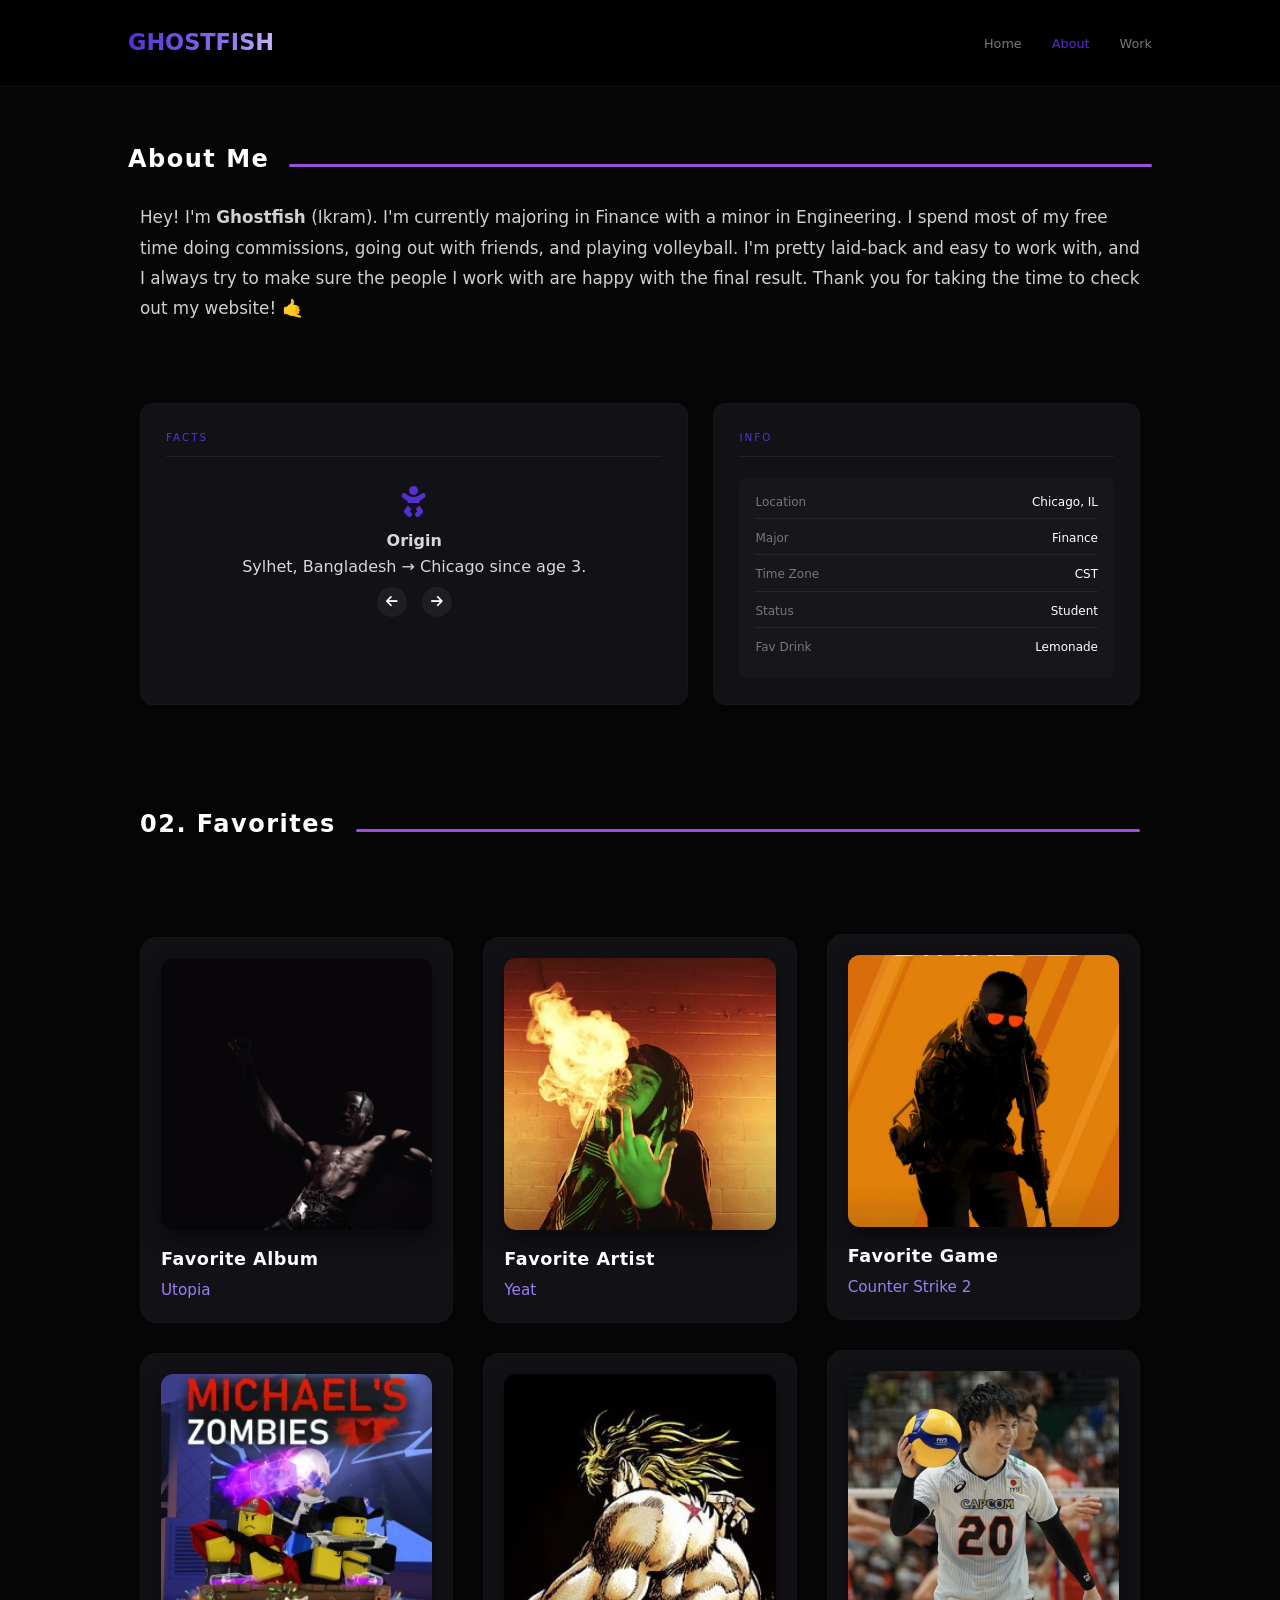
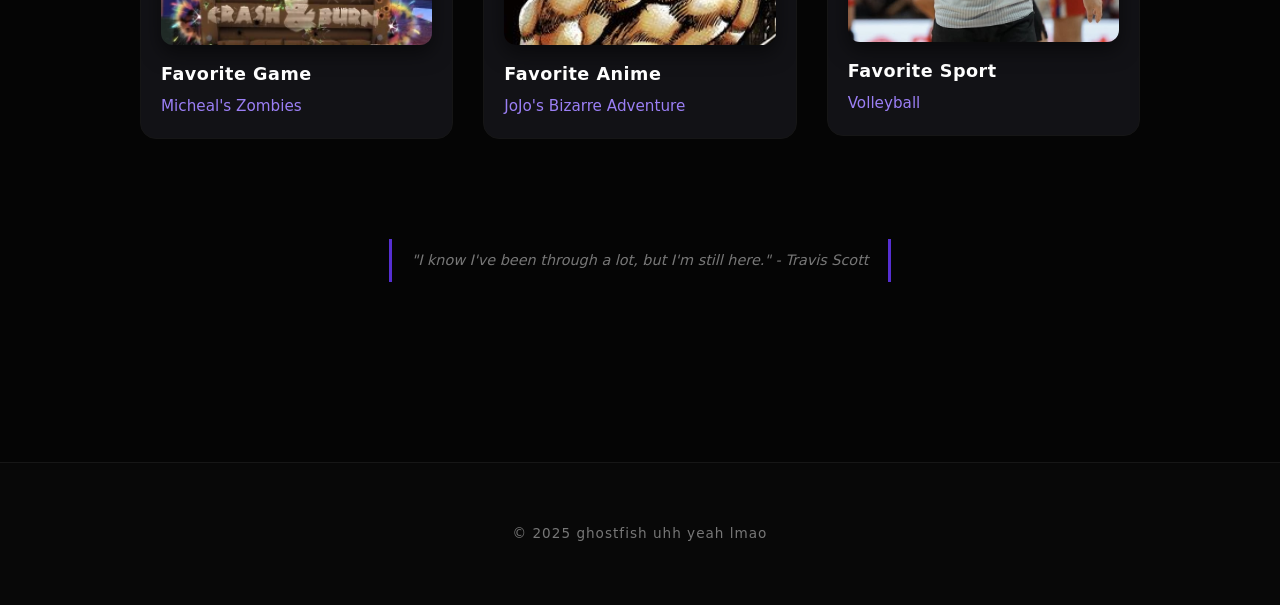
==== about.html @ b1d68505 "Fresh start" ====
<!DOCTYPE html>
<html lang="en">

<head>
    <meta charset="UTF-8">
    <meta name="viewport" content="width=device-width, initial-scale=1.0">
    <title>ghostfish - About Me</title>
    <meta name="description" content="Get to know ghostfish - Mechatronics student from Chicago">
    <meta name="keywords" content="ghostfish, about, mechatronics, mechanical engineering, Chicago">
    <meta name="author" content="Ikram (ghostfish)">

    <meta property="og:title" content="About ghostfish">
    <meta property="og:description" content="Get to know ghostfish - Mechatronics student from Chicago">
    <meta property="og:image" content="https://ghostfishh.github.io/avatar.jpg">
    <meta property="og:url" content="https://ghostfishh.github.io/about.html">
    <meta property="og:type" content="website">

    <meta name="twitter:card" content="summary_large_image">
    <meta name="twitter:title" content="About ghostfish">
    <meta name="twitter:description" content="Get to know ghostfish - Mechatronics student from Chicago">
    <meta name="twitter:image" content="https://ghostfishh.github.io/avatar.jpg">
    <meta name="twitter:site" content="@ghostfishhhh">

    <link rel="icon" type="image/png" sizes="16x16" href="assets/icons/favicon-16x16.png">
    <link rel="icon" type="image/png" sizes="32x32" href="assets/icons/favicon-32x32.png">
    <link rel="shortcut icon" href="assets/icons/favicon.ico">
    <link rel="apple-touch-icon" sizes="180x180" href="assets/icons/apple-touch-icon.png">
    <link rel="manifest" href="assets/icons/site.webmanifest">

    <meta name="theme-color" content="#ffffff">
    <link
        href="https://fonts.googleapis.com/css2?family=Space+Grotesk:wght@300;500;700&family=Syncopate:wght@700&display=swap"
        rel="stylesheet">
    <link rel="stylesheet"
        href="https://cdnjs.cloudflare.com/ajax/libs/font-awesome/6.5.1/css/all.min.css">

    <link rel="stylesheet" href="css/styles.css">
</head>

<body>
    <div class="loading-screen">
        <div class="loader-content">
            <span class="loader-text">GHOSTFISH</span>
            <div class="loader-bar"></div>
        </div>
    </div>
    <div class="progress-bar"></div>

    <header>
        <a href="index.html" class="logo grad-text" aria-label="Homepage">GHOSTFISH</a>
        <nav>
            <ul class="nav-links">
                <li><a href="index.html" class="nav-link" aria-label="Home">Home</a></li>
                <li><a href="about.html" class="nav-link active" aria-label="About Me">About</a></li>
                <li><a href="work.html" class="nav-link" aria-label="My Work">Work</a></li>
            </ul>
        </nav>
    </header>

    <main>
        <section id="about">
            <div class="section-header reveal">
                <h2 class="section-title">About Me</h2>
                <div class="line-decorator"></div>
            </div>

            <div class="about-main-layout">
                <div class="about-content">
                    <div class="bio-section reveal">
                        <p class="bio-intro">Hey! I'm <strong>Ghostfish</strong> (Ikram). I'm currently majoring in Finance with a minor in Engineering. I spend most of my free time doing commissions, going out with friends, and playing volleyball. I'm pretty laid-back and easy to work with, and I always try to make sure the people I work with are happy with the final result. Thank you for taking the time to check out my website! 🤙
</p>
                    </div>

                    <div class="about-boxes-grid">
                        <div class="data-card reveal">
                            <div class="card-header">Facts</div>
                            <div class="fact-slider">
                                <div class="fact-item active">
                                    <span class="fact-icon"><i class="fas fa-baby"></i></span>
                                    <h4>Origin</h4>
                                    <p>Sylhet, Bangladesh → Chicago since age 3.</p>
                                </div>

                                <div class="fact-item">
                                    <span class="fact-icon"><i class="fas fa-graduation-cap"></i></span>
                                    <h4>Graduation</h4>
                                    <p id="graduation-counter">--</p>
                                </div>
                            </div>

                            <div class="fact-controls">
                                <button id="prevFact" aria-label="Previous Fact"><i class="fas fa-arrow-left"></i></button>
                                <button id="nextFact" aria-label="Next Fact"><i class="fas fa-arrow-right"></i></button>
                            </div>
                        </div>

                        <div class="data-card reveal">
                            <div class="card-header">Info</div>
                            <div class="spec-list">
                                <div class="spec-item"><span>Location</span><span>Chicago, IL</span></div>
                                <div class="spec-item"><span>Major</span><span>Finance</span></div>
                                <div class="spec-item"><span>Time Zone</span><span>CST</span></div>
                                <div class="spec-item"><span>Status</span><span>Student</span></div>
                                <div class="spec-item"><span>Fav Drink</span><span>Lemonade</span></div>
                            </div>
                        </div>
                    </div>
                </div>

                <div class="section-header reveal" style="margin-top: 60px;">
                    <h2 class="section-title">02. Favorites</h2>
                    <div class="line-decorator"></div>
                </div>

                <div class="favorites-grid">
                    
                    <div class="fav-square-card reveal">
                        <div class="fav-square-image">
                            <img src="favorites/favAlbum.png" alt="favAlbum" loading="lazy">
                            <div class="fav-overlay">
                                <button class="fav-play-btn" data-audio="assets/audio/favAlbum.mp3">


                                    <i class="fas fa-play"></i>
                                </button>
                            </div>
                        </div>
                        <div class="fav-square-info">
                            <h3 class="fav-category">Favorite Album</h3>
                            <span class="fav-name">Utopia</span>
                        </div>
                    </div>

                    
                    <div class="fav-square-card reveal">
                        <div class="fav-square-image">
                            <img src="favorites/favArtist.jpg" alt="Yeat" loading="lazy">
                            <div class="fav-overlay">
                                <button class="fav-play-btn" data-audio="assets/audio/favArtist.mp3">
                                    <i class="fas fa-play"></i>
                                </button>
                            </div>
                        </div>
                        <div class="fav-square-info">
                            <h3 class="fav-category">Favorite Artist</h3>
                            <span class="fav-name">Yeat</span>
                        </div>
                    </div>

                    
                    <div class="fav-square-card reveal">
                        <div class="fav-square-image">
                            <img src="favorites/game-cs2.webp" alt="Counter Strike 2" loading="lazy">
                        </div>
                        <div class="fav-square-info">
                            <h3 class="fav-category">Favorite Game</h3>
                            <span class="fav-name">Counter Strike 2</span>
                        </div>
                    </div>

                    
                    <div class="fav-square-card reveal">
                        <div class="fav-square-image">
                            <img src="favorites/zombies.png" alt="Micheal's Zombies" loading="lazy">
                        </div>
                        <div class="fav-square-info">
                            <h3 class="fav-category">Favorite Game</h3>
                            <span class="fav-name">Micheal's Zombies</span>
                        </div>
                    </div>

                    
                    <div class="fav-square-card reveal">
                        <div class="fav-square-image">
                            <img src="favorites/favAnime.png" alt="JoJo's Bizarre Adventure" loading="lazy">
                            <div class="fav-overlay">
                                <button class="fav-play-btn" data-audio="assets/audio/favAnime.mp3">
                                    <i class="fas fa-play"></i>
                                </button>
                            </div>
                        </div>
                        <div class="fav-square-info">
                            <h3 class="fav-category">Favorite Anime</h3>
                            <span class="fav-name">JoJo's Bizarre Adventure</span>
                        </div>
                    </div>

                    
                    <div class="fav-square-card reveal">
                        <div class="fav-square-image">
                            <img src="favorites/favStreamer.png" alt="Stable Ronaldo" loading="lazy">
                        </div>
                        <div class="fav-square-info">
                            <h3 class="fav-category">Favorite Sport</h3>
                            <span class="fav-name">Volleyball</span>
                        </div>
                    </div>
                </div>

                <blockquote class="simple-quote reveal" style="margin-top: 60px;">
                    "I know I've been through a lot, but I'm still here." - Travis Scott
                </blockquote>
            </div>
        </section>

        <footer>
            <p>&copy; 2025 ghostfish uhh yeah lmao</p>
        </footer>
    </main>

    <script src="js/script.js"></script>
</body>

</html>
---- css/styles.css ----
:root {
    --black: #050505;
    --dark: #080808;
    --dark-card: #0d0d0d;
    --purple: #562fd2;
    --purple-light: #9b7ff5;
    --purple-dim: rgba(86, 47, 210, 0.18);
    --text: #d8d8d8;
    --text-bright: #ffffff;
    --muted: #777;
    --muted-dark: #333;
    --border-color: #1e1e1e;
    --border-subtle: #161616;
    --border-ghost: rgba(255, 255, 255, 0.06);
    --overlay-dark: rgba(0, 0, 0, 0.96);
    --overlay-medium: rgba(0, 0, 0, 0.88);
    --overlay-light: rgba(0, 0, 0, 0.45);
    --font-main: 'Space Grotesk', sans-serif;
    --font-title: 'Syncopate', sans-serif;
    --transition-fast: 0.2s;
    --transition-normal: 0.3s;
    --transition-slow: 0.4s;
}

* {
    margin: 0;
    padding: 0;
    box-sizing: border-box;
}

html {
    scroll-behavior: smooth;
}

body {
    background: var(--black);
    color: var(--text);
    font-family: var(--font-main);
    overflow-x: hidden;
    line-height: 1.6;
}

::-webkit-scrollbar {
    width: 5px;
}

::-webkit-scrollbar-track {
    background: var(--black);
}

::-webkit-scrollbar-thumb {
    background: var(--purple);
    border-radius: 4px;
}

a:focus,
button:focus,
.nav-link:focus,
.social-icon:focus,
.project-link:focus,
.fav-card:focus {
    outline: 2px solid var(--purple);
    outline-offset: 4px;
}

.loading-screen {
    position: fixed;
    inset: 0;
    background: var(--black);
    display: flex;
    align-items: center;
    justify-content: center;
    z-index: 9999;
    transition: opacity 0.5s ease;
}

.loader-content {
    text-align: center;
}

.loader-text {
    font-family: var(--font-title);
    font-size: 1.2rem;
    letter-spacing: 5px;
    color: var(--purple);
}

.loader-bar {
    height: 2px;
    width: 0;
    background: var(--purple);
    margin-top: 10px;
    animation: load 0.8s forwards;
}

@keyframes load {
    to {
        width: 100%;
    }
}

.progress-bar {
    position: fixed;
    top: 0;
    left: 0;
    height: 3px;
    background: var(--purple);
    z-index: 2000;
    width: 0%;
}

header {
    position: fixed;
    top: 0;
    width: 100%;
    padding: 25px 10%;
    display: flex;
    justify-content: space-between;
    align-items: center;
    background: var(--overlay-medium);
    backdrop-filter: blur(12px);
    z-index: 1000;
    border-bottom: 1px solid var(--border-ghost);
}

.logo.grad-text {
    font-family: var(--font-title);
    text-decoration: none;
    font-size: 1.4rem;
    background: linear-gradient(to right, var(--purple), #8a6ff0, var(--text-bright), var(--purple));
    background-size: 200% auto;
    color: transparent !important;
    background-clip: text;
    -webkit-background-clip: text;
    animation: shine 3s linear infinite;
    font-weight: 700;
}

@keyframes shine {
    to {
        background-position: 200% center;
    }
}

.nav-links {
    display: flex;
    list-style: none;
    gap: 30px;
}

.nav-link {
    color: var(--muted);
    text-decoration: none;
    font-size: 0.8rem;
    transition: color var(--transition-normal);
    position: relative;
    font-family: var(--font-title);
}

.nav-link:hover,
.nav-link.active {
    color: var(--purple);
}

section {
    padding: 140px 10%;
    min-height: 100vh;
}

.section-header {
    margin-bottom: 50px;
    display: flex;
    align-items: center;
    gap: 20px;
}

.section-title {
    font-family: var(--font-title);
    font-size: 1.1rem;
    color: var(--purple);
    letter-spacing: 2px;
}

.line-decorator {
    height: 1px;
    flex-grow: 1;
    background: linear-gradient(90deg, var(--purple), transparent);
}

.hero {
    display: flex;
    align-items: center;
    justify-content: space-between;
    gap: 40px;
    position: relative;
}

.glitch-text {
    font-family: var(--font-title);
    font-size: 3.5rem;
    line-height: 1.1;
    margin-bottom: 20px;
    color: var(--text-bright);
}

.hero-p {
    color: var(--muted);
    max-width: 500px;
    font-size: 1.1rem;
    margin-bottom: 30px;
}

.profile-img {
    width: 320px;
    border-radius: 20px;
    border: 1px solid var(--border-color);
    box-shadow: 0 0 30px var(--purple-dim);
    animation: profileBreathe 4s ease-in-out infinite;
    position: relative;
}

@keyframes profileBreathe {
    0%, 100% {
        box-shadow: 0 0 20px rgba(86, 47, 210, 0.2), 0 0 40px rgba(86, 47, 210, 0.1);
    }
    50% {
        box-shadow: 0 0 35px rgba(86, 47, 210, 0.4), 0 0 60px rgba(86, 47, 210, 0.2);
    }
}

.status-card {
    display: flex;
    gap: 40px;
    margin-top: 40px;
    border-top: 1px solid var(--border-subtle);
    padding-top: 20px;
}

.status-label {
    font-size: 0.6rem;
    color: var(--muted);
    display: block;
    margin-bottom: 5px;
    letter-spacing: 1px;
}

.status-value {
    font-weight: 700;
    color: var(--purple);
    font-size: 0.9rem;
    font-family: monospace;
}

.social-links {
    display: flex;
    gap: 25px;
}

.social-icon {
    color: white;
    font-size: 0.85rem;
    font-family: var(--font-title);
    font-weight: 700;
    text-decoration: none;
    transition: all var(--transition-normal);
    opacity: 0.9;
    background: var(--purple);
    padding: 12px 24px;
    display: flex;
    align-items: center;
    justify-content: center;
    gap: 12px;
    border-radius: 12px;
    border: 1px solid rgba(255, 255, 255, 0.1);
    box-shadow: 0 4px 15px rgba(0, 0, 0, 0.4);
    position: relative;
    letter-spacing: 1px;
}

.social-icon i {
    font-size: 1.4rem;
}

.social-icon:hover {
    color: var(--text-bright);
    background: #6e48e8;
    border-color: var(--purple-light);
    transform: translateY(-5px);
    opacity: 1;
    box-shadow: 0 10px 25px rgba(86, 47, 210, 0.65);
}

.social-icon::after {
    content: attr(data-tooltip);
    position: absolute;
    bottom: 125%;
    left: 50%;
    transform: translateX(-50%) translateY(10px);
    background: var(--dark-card);
    color: var(--text-bright);
    padding: 8px 12px;
    border-radius: 8px;
    font-size: 0.75rem;
    font-family: var(--font-main);
    font-weight: 500;
    white-space: nowrap;
    opacity: 0;
    pointer-events: none;
    transition: all var(--transition-fast);
    border: 1px solid var(--purple);
    box-shadow: 0 4px 15px rgba(0, 0, 0, 0.5);
    z-index: 10;
    letter-spacing: 0;
}

.social-icon:hover::after {
    opacity: 1;
    transform: translateX(-50%) translateY(0);
}

.about-main-layout {
    display: flex;
    flex-direction: column;
    gap: 40px;
    max-width: 1000px;
    margin: 0 auto;
}

.about-content {
    display: flex;
    flex-direction: column;
    gap: 40px;
}

.about-boxes-grid {
    display: grid;
    grid-template-columns: repeat(auto-fit, minmax(260px, 1fr));
    gap: 25px;
}

/* Make the right-side facts/info column feel smaller on larger screens */
@media (min-width: 900px) {
    .about-boxes-grid {
        grid-template-columns: 0.9fr 0.7fr;
        align-items: start;
    }
}

.warning-banner {
    background: var(--purple-dim);
    border-left: 3px solid var(--purple);
    padding: 12px 20px;
    color: var(--purple);
    font-weight: 700;
    font-size: 0.75rem;
    margin-bottom: 35px;
}

.bio-intro {
    font-size: 1.05rem;
    line-height: 1.8;
    color: #d0d0d0;
    margin-bottom: 40px;
}

.data-card {
    background: var(--dark-card);
    border: 1px solid var(--border-subtle);
    border-radius: 12px;
    padding: 25px;
    transition: all var(--transition-normal);
    display: flex;
    flex-direction: column;
    height: 100%;
}

.data-card:hover {
    border-color: var(--purple);
    transform: translateY(-5px);
    box-shadow: 0 10px 30px rgba(0, 0, 0, 0.5);
}

.card-header {
    font-family: var(--font-title);
    font-size: 0.65rem;
    color: var(--purple);
    letter-spacing: 2px;
    margin-bottom: 20px;
    padding-bottom: 10px;
    border-bottom: 1px solid var(--border-ghost);
    text-transform: uppercase;
}

.fact-item {
    display: none;
    text-align: center;
    height: 110px;
}

.fact-item.active {
    display: block;
    animation: fadeIn 0.5s ease;
}

.fact-icon {
    font-size: 2rem;
    color: var(--purple);
    margin-bottom: 15px;
}

.fact-controls {
    display: flex;
    justify-content: center;
    gap: 15px;
}

.fact-controls button {
    background: var(--border-ghost);
    border: none;
    color: var(--text-bright);
    width: 30px;
    height: 30px;
    border-radius: 50%;
    cursor: pointer;
    transition: all var(--transition-normal);
}

.fact-controls button:hover {
    background: var(--purple);
    transform: scale(1.1);
}

.favorites-grid {
    display: grid;
    grid-template-columns: repeat(auto-fit, minmax(280px, 1fr));
    gap: 30px;
    margin-top: 30px;
}

/* Favor a “bigger on the right” look on wider screens */
@media (min-width: 900px) {
    .favorites-grid {
        grid-template-columns: repeat(3, minmax(0, 1fr));
        justify-content: end;
    }

    .fav-square-card {
        transition: all var(--transition-normal);
    }

    /* Right-side cards: keep consistent sizing */
    .favorites-grid > .fav-square-card:nth-child(3n) {
        transform: translateY(-3px);
    }
}



/* Keep mobile unchanged */
@media (max-width: 899px) {
    .favorites-grid > .fav-square-card:nth-child(3n) {
        transform: none;
    }
}

.fav-square-card {
    background: var(--dark-card);
    border: 1px solid var(--border-subtle);
    border-radius: 16px;
    padding: 20px;
    transition: all var(--transition-normal);
    display: flex;
    flex-direction: column;
    gap: 15px;
    position: relative;
    overflow: hidden;
}

.fav-square-card:hover {
    border-color: var(--purple);
    transform: translateY(-5px);
    box-shadow: 0 10px 40px rgba(157, 78, 221, 0.15);
}

.fav-square-image {
    width: 100%;
    aspect-ratio: 1 / 1;
    position: relative;
    border-radius: 12px;
    overflow: hidden;
    box-shadow: 0 8px 20px rgba(0,0,0,0.5);
}

.fav-square-image img {
    width: 100%;
    height: 100%;
    object-fit: cover;
    transition: transform var(--transition-slow);
}

.fav-square-card:hover .fav-square-image img {
    transform: scale(1.08);
}

.fav-overlay {
    position: absolute;
    inset: 0;
    background: rgba(0, 0, 0, 0.5);
    display: flex;
    align-items: center;
    justify-content: center;
    opacity: 0;
    transition: opacity var(--transition-normal);
    backdrop-filter: blur(2px);
}

.fav-square-card:hover .fav-overlay {
    opacity: 1;
}

.fav-square-info {
    display: flex;
    flex-direction: column;
    gap: 5px;
}

.fav-category {
    font-family: var(--font-title);
    color: var(--text-bright);
    font-size: 1.1rem;
    letter-spacing: 0.5px;
}

.fav-name {
    color: var(--purple-light);
    font-size: 0.95rem;
    font-weight: 500;
}

.fav-play-btn {
    background: var(--purple);
    color: white;
    border: none;
    width: 60px;
    height: 60px;
    border-radius: 50%;
    font-size: 1.5rem;
    cursor: pointer;
    display: flex;
    align-items: center;
    justify-content: center;
    transition: transform var(--transition-fast), background var(--transition-fast), box-shadow var(--transition-fast);
    box-shadow: 0 0 20px rgba(86, 47, 210, 0.45);
}

.fav-play-btn:hover {
    transform: scale(1.15);
    background: #7855e8;
    box-shadow: 0 0 30px rgba(86, 47, 210, 0.7);
}

.spec-list {
    background: rgba(255, 255, 255, 0.02);
    padding: 15px;
    border-radius: 8px;
    border: 1px solid var(--border-subtle);
    margin-top: auto;
}

.spec-item {
    display: flex;
    justify-content: space-between;
    font-size: 0.75rem;
    margin-bottom: 10px;
    border-bottom: 1px solid var(--border-ghost);
    padding-bottom: 6px;
}

.spec-item:last-child {
    margin-bottom: 0;
    border-bottom: none;
}

.spec-item span:first-child {
    color: var(--muted);
}

.spec-item span:last-child {
    color: var(--text-bright);
}

.simple-quote {
    font-style: italic;
    font-size: 0.9rem;
    color: var(--muted);
    border-left: 3px solid var(--purple);
    padding: 10px 20px;
    margin-top: 20px;
    max-width: 600px;
    align-self: center;
    text-align: center;
    border-right: 3px solid var(--purple);
}


.project-grid {
    display: grid;
    grid-template-columns: repeat(auto-fill, minmax(340px, 1fr));
    gap: 28px;
}

.project-card {
    background: var(--dark-card);
    border-radius: 16px;
    border: 1px solid var(--border-subtle);
    overflow: hidden;
    transition: all 0.45s cubic-bezier(0.22, 1, 0.36, 1);
    position: relative;
    cursor: pointer;
    display: flex;
    flex-direction: column;
}

.project-card::before {
    content: '';
    position: absolute;
    inset: 0;
    border-radius: 16px;
    background: linear-gradient(135deg, rgba(86, 47, 210, 0.08) 0%, transparent 60%);
    opacity: 0;
    transition: opacity var(--transition-normal);
    pointer-events: none;
    z-index: 1;
}

.project-card:hover {
    border-color: rgba(86, 47, 210, 0.6);
    transform: translateY(-8px);
    box-shadow: 0 24px 60px rgba(0, 0, 0, 0.5), 0 0 0 1px rgba(86, 47, 210, 0.2);
}

.project-card:hover::before {
    opacity: 1;
}

.project-thumbnail {
    position: relative;
    width: 100%;
    aspect-ratio: 16/9;
    overflow: hidden;
    background: #000;
    flex-shrink: 0;
}

.project-thumbnail img {
    width: 100%;
    height: 100%;
    object-fit: cover;
    filter: brightness(0.65) saturate(0.9);
    transition: all 0.6s cubic-bezier(0.22, 1, 0.36, 1);
}

.project-card:hover .project-thumbnail img {
    transform: scale(1.07);
    filter: brightness(0.85) saturate(1.1);
}


.project-thumbnail::after {
    content: '';
    position: absolute;
    bottom: 0;
    left: 0;
    right: 0;
    height: 60%;
    background: linear-gradient(to top, rgba(13, 13, 13, 0.95) 0%, transparent 100%);
    pointer-events: none;
    z-index: 1;
}

.project-overlay {
    position: absolute;
    top: 14px;
    right: 14px;
    z-index: 3;
}

.project-number {
    font-family: var(--font-title);
    font-size: 0.7rem;
    color: var(--purple-light);
    background: rgba(0, 0, 0, 0.75);
    padding: 5px 10px;
    border-radius: 6px;
    border: 1px solid rgba(86, 47, 210, 0.4);
    letter-spacing: 2px;
    backdrop-filter: blur(8px);
}


.project-tags {
    position: absolute;
    bottom: 14px;
    left: 14px;
    z-index: 3;
    display: flex;
    gap: 6px;
    flex-wrap: wrap;
}

.project-tag {
    font-family: var(--font-main);
    font-size: 0.65rem;
    color: rgba(255, 255, 255, 0.75);
    background: rgba(86, 47, 210, 0.3);
    border: 1px solid rgba(86, 47, 210, 0.5);
    padding: 3px 9px;
    border-radius: 4px;
    letter-spacing: 0.5px;
    backdrop-filter: blur(6px);
}

.project-content {
    padding: 22px 24px 24px;
    display: flex;
    flex-direction: column;
    flex: 1;
    position: relative;
    z-index: 2;
}

.project-content h3 {
    font-size: 1.15rem;
    margin-bottom: 8px;
    color: var(--text-bright);
    font-family: var(--font-title);
    letter-spacing: 0.5px;
    line-height: 1.3;
}

.project-content p {
    color: var(--muted);
    font-size: 0.875rem;
    margin-bottom: 20px;
    line-height: 1.65;
    flex: 1;
}

.open-modal-btn {
    padding: 11px 20px;
    background: transparent;
    color: var(--purple-light);
    border: 1px solid rgba(86, 47, 210, 0.5);
    border-radius: 8px;
    font-weight: 700;
    font-size: 0.75rem;
    cursor: pointer;
    transition: all 0.25s ease;
    font-family: var(--font-title);
    text-transform: uppercase;
    letter-spacing: 1.5px;
    width: 100%;
    position: relative;
    overflow: hidden;
}

.open-modal-btn::before {
    content: '';
    position: absolute;
    inset: 0;
    background: var(--purple);
    transform: translateX(-100%);
    transition: transform 0.3s cubic-bezier(0.22, 1, 0.36, 1);
    z-index: 0;
}

.open-modal-btn span {
    position: relative;
    z-index: 1;
}

.open-modal-btn:hover {
    color: white;
    border-color: var(--purple);
    box-shadow: 0 4px 20px rgba(86, 47, 210, 0.4);
}

.open-modal-btn:hover::before {
    transform: translateX(0);
}


.category-tabs {
    display: flex;
    justify-content: center;
    gap: 8px;
    margin-bottom: 44px;
    flex-wrap: wrap;
    padding: 6px;
    background: rgba(255, 255, 255, 0.025);
    border: 1px solid var(--border-ghost);
    border-radius: 40px;
    width: fit-content;
    margin-inline: auto;
}

.category-tab {
    background: transparent;
    border: none;
    color: var(--muted);
    padding: 9px 22px;
    border-radius: 30px;
    cursor: pointer;
    font-family: var(--font-title);
    font-size: 0.75rem;
    letter-spacing: 1px;
    transition: all 0.25s ease;
}

.category-tab:hover {
    color: var(--text-bright);
}

.category-tab.active {
    background: var(--purple);
    color: white;
    box-shadow: 0 2px 12px rgba(86, 47, 210, 0.5);
}

.category-content {
    display: none;
}

.category-content.active {
    display: block;
    animation: fadeIn 0.5s ease;
}

.modal {
    position: fixed;
    inset: 0;
    z-index: 9999;
    display: none;
    align-items: center;
    justify-content: center;
}

.modal.show {
    display: flex;
    animation: modalFadeIn 0.25s ease;
}

@keyframes modalFadeIn {
    from { opacity: 0; }
    to   { opacity: 1; }
}

.modal-backdrop {
    position: absolute;
    inset: 0;
    background: rgba(0, 0, 0, 0.92);
    backdrop-filter: blur(16px);
}

.modal-content {
    position: relative;
    width: 90vw;
    max-width: 1100px;
    max-height: 88vh;
    background: var(--dark-card);
    border-radius: 20px;
    overflow: hidden;
    z-index: 10000;
    border: 1px solid rgba(86, 47, 210, 0.25);
    box-shadow: 0 40px 100px rgba(0, 0, 0, 0.7), 0 0 0 1px rgba(255, 255, 255, 0.04);
    animation: modalSlideUp 0.3s cubic-bezier(0.22, 1, 0.36, 1);
}

@keyframes modalSlideUp {
    from { transform: translateY(24px) scale(0.97); opacity: 0; }
    to   { transform: translateY(0) scale(1); opacity: 1; }
}

.modal-close {
    position: absolute;
    top: 18px;
    right: 18px;
    width: 36px;
    height: 36px;
    border-radius: 50%;
    background: rgba(255, 255, 255, 0.07);
    color: var(--muted);
    border: 1px solid var(--border-ghost);
    cursor: pointer;
    display: flex;
    align-items: center;
    justify-content: center;
    z-index: 10001;
    transition: all var(--transition-fast);
    font-size: 1rem;
}

.modal-close:hover {
    background: rgba(255, 255, 255, 0.14);
    color: var(--text-bright);
    border-color: rgba(255, 255, 255, 0.15);
    transform: rotate(90deg);
}

.modal-body {
    display: grid;
    grid-template-columns: 1.1fr 1fr;
    gap: 0;
    height: 100%;
    max-height: 88vh;
    overflow: hidden;
}

.modal-media {
    background: #000;
    overflow: hidden;
    position: relative;
}

.modal-media img,
.modal-media iframe {
    width: 100%;
    height: 100%;
    object-fit: cover;
    border-radius: 0;
    border: none;
    display: block;
}

.modal-right {
    display: flex;
    flex-direction: column;
    gap: 18px;
    padding: 40px 36px;
    overflow-y: auto;
    border-left: 1px solid var(--border-subtle);
}


.modal-right::before {
    content: '';
    display: block;
    width: 40px;
    height: 2px;
    background: var(--purple);
    border-radius: 2px;
    flex-shrink: 0;
}

.modal-title {
    font-family: var(--font-title);
    font-size: 1.6rem;
    color: var(--text-bright);
    letter-spacing: 0.5px;
    line-height: 1.2;
}

.modal-description {
    font-size: 0.95rem;
    line-height: 1.75;
    color: rgba(216, 216, 216, 0.85);
}

.modal-links {
    display: flex;
    flex-direction: column;
    gap: 10px;
    margin-top: auto;
}

.modal-link {
    display: flex;
    align-items: center;
    gap: 10px;
    padding: 13px 18px;
    background: rgba(86, 47, 210, 0.08);
    border: 1px solid rgba(86, 47, 210, 0.35);
    color: var(--purple-light);
    text-decoration: none;
    border-radius: 10px;
    font-weight: 600;
    font-size: 0.85rem;
    transition: all 0.22s ease;
}

.modal-link:hover {
    background: var(--purple);
    color: white;
    border-color: var(--purple);
    box-shadow: 0 4px 20px rgba(86, 47, 210, 0.4);
    transform: translateX(4px);
}

.travis-video {
    width: 100%;
    max-width: 600px;
    border-radius: 8px;
    border: 1px solid var(--border-subtle);
    margin-top: 20px;
}

@media (max-width: 1024px) {
    header {
        padding: 20px 5%;
    }

    .about-main-layout {
        grid-template-columns: 1fr;
        gap: 40px;
    }

    .hero {
        flex-direction: column-reverse;
        text-align: center;
    }

    .hero-p {
        margin: 0 auto 30px;
    }
}

@media (max-width: 768px) {
    section {
        padding: 100px 5%;
    }

    .glitch-text {
        font-size: 2.5rem;
    }

    .nav-links {
        display: none;
    }

    .modal-body {
        grid-template-columns: 1fr;
        max-height: 90vh;
    }

    .modal-media {
        height: 220px;
    }

    .modal-right {
        padding: 24px;
    }

    .modal-content {
        width: 95vw;
        max-height: 90vh;
        border-radius: 16px;
    }

    .project-grid {
        grid-template-columns: 1fr;
    }

    .category-tabs {
        padding: 4px;
        gap: 4px;
    }
}

@media (max-width: 480px) {
    .fav-grid {
        grid-template-columns: repeat(2, 1fr);
    }

    .category-tab {
        padding: 8px 15px;
        font-size: 0.7rem;
    }

    .modal-title {
        font-size: 1.5rem;
    }
}

@keyframes fadeIn {
    from {
        opacity: 0;
    }

    to {
        opacity: 1;
    }
}

.reveal {
    opacity: 0;
    transform: translateY(20px);
    transition: 0.6s ease-out;
}

.reveal.active {
    opacity: 1;
    transform: translateY(0);
}

footer {
    padding: 60px 10%;
    border-top: 1px solid var(--border-ghost);
    text-align: center;
    background: var(--dark);
    margin-top: 40px;
}

footer p {
    color: var(--muted);
    font-size: 0.85rem;
    font-family: var(--font-title);
    letter-spacing: 1px;
}


.pg-card .pg-arrow {
    display: none !important;
}


:root {
    --font-main: 'Inter', system-ui, sans-serif;
    --font-title: 'Montserrat', system-ui, sans-serif;
    --dark-card: #121216;
    --purple-accent: #9d4edd;
}

.payment-intro-grid {
    display: grid;
    grid-template-columns: 1.15fr 1fr;
    gap: 28px;
    align-items: start;
    margin: 0 auto 64px auto;
    max-width: 1180px;
}

.payment-intro-left {
    border: 1px solid rgba(255, 255, 255, 0.07);
    border-radius: 20px;
    background: rgba(255, 255, 255, 0.025);
    padding: 36px;
    backdrop-filter: blur(16px);
    -webkit-backdrop-filter: blur(16px);
    box-shadow: 0 12px 40px rgba(0, 0, 0, 0.25);
    position: relative;
    overflow: hidden;
}


.payment-intro-left::before {
    content: '';
    position: absolute;
    top: 0;
    left: 0;
    width: 120px;
    height: 120px;
    background: radial-gradient(circle at top left, rgba(86, 47, 210, 0.12), transparent 70%);
    pointer-events: none;
}

.section-header {
    margin-bottom: 24px;
}

.section-title {
    margin: 0;
    font-family: var(--font-title);
    color: #ffffff;
    letter-spacing: 1.5px;
    font-size: 1.5rem;
}

.line-decorator {
    height: 3px;
    width: 40px;
    background: var(--purple-accent);
    margin-top: 12px;
    border-radius: 2px;
}

.payment-intro-text {
    font-family: var(--font-main);
    color: rgba(255, 255, 255, 0.72);
    line-height: 1.75;
    font-size: 1rem;
    margin: 0 0 20px 0;
}

.payment-intro-subtext {
    color: rgba(200, 182, 255, 0.95);
    font-size: 0.875rem;
    font-family: var(--font-main);
    background: rgba(157, 78, 221, 0.1);
    padding: 13px 17px;
    border-radius: 10px;
    border-left: 3px solid var(--purple-accent);
    display: inline-block;
    line-height: 1.6;
}

.payment-card {
    border-radius: 20px;
    border: 1px solid rgba(200, 182, 255, 0.15);
    background:
        linear-gradient(145deg, rgba(86, 47, 210, 0.1) 0%, rgba(255, 255, 255, 0.02) 55%),
        var(--dark-card);
    box-shadow: 0 20px 60px rgba(0, 0, 0, 0.45), 0 0 0 1px rgba(255,255,255,0.04);
    padding: 26px;
    display: flex;
    flex-direction: column;
    gap: 14px;
    position: relative;
    overflow: hidden;
}

.payment-card::after {
    content: '';
    position: absolute;
    bottom: -40px;
    right: -40px;
    width: 130px;
    height: 130px;
    border-radius: 50%;
    background: rgba(86, 47, 210, 0.06);
    pointer-events: none;
}

.payment-card-header {
    display: flex;
    align-items: center;
    justify-content: space-between;
    margin-bottom: 4px;
}

.payment-card-title {
    font-family: var(--font-title);
    color: #ffffff;
    letter-spacing: 1.5px;
    text-transform: uppercase;
    font-size: 0.9rem;
    font-weight: 600;
}

.payment-card-badge {
    font-family: var(--font-main);
    color: #c8b6ff;
    font-size: 0.72rem;
    font-weight: 600;
    border: 1px solid rgba(157, 78, 221, 0.45);
    background: rgba(157, 78, 221, 0.12);
    padding: 5px 11px;
    border-radius: 20px;
    display: flex;
    align-items: center;
    gap: 5px;
}

.payment-row {
    display: grid;
    grid-template-columns: 46px 1fr;
    gap: 14px;
    padding: 13px;
    border-radius: 12px;
    border: 1px solid rgba(255, 255, 255, 0.04);
    background: rgba(255, 255, 255, 0.025);
    transition: all 0.22s ease;
}

.payment-row:hover {
    background: rgba(86, 47, 210, 0.08);
    border-color: rgba(86, 47, 210, 0.25);
    transform: translateY(-2px);
    box-shadow: 0 6px 20px rgba(0, 0, 0, 0.2);
}

.payment-icon {
    width: 48px;
    height: 48px;
    display: flex;
    align-items: center;
    justify-content: center;
}

.payment-icon img {
    width: 28px;
    height: 28px;
    object-fit: contain;
    filter: drop-shadow(0 2px 4px rgba(255, 255, 255, 0.15));
}

.payment-icon-circle {
    background: rgba(157, 78, 221, 0.15);
    border: 1px solid rgba(157, 78, 221, 0.4);
    border-radius: 12px;
    color: #ffffff;
    font-size: 1.2rem;
}

.payment-text-content {
    display: flex;
    flex-direction: column;
    justify-content: center;
    gap: 4px;
}

.payment-method {
    font-family: var(--font-title);
    color: #ffffff;
    font-size: 1rem;
    font-weight: 500;
    display: flex;
    align-items: center;
}

.payment-meta {
    color: rgba(255, 255, 255, 0.55);
    font-size: 0.85rem;
    font-family: var(--font-main);
}

.payment-tooltip-wrap {
    position: relative;
    display: inline-flex;
    align-items: center;
    margin-left: 8px;
}

.payment-info {
    color: #c8b6ff;
    cursor: help;
    font-size: 0.9rem;
    transition: color 0.2s ease;
}

.payment-info:hover {
    color: #ffffff;
}

.payment-tooltip {
    position: absolute;
    left: 50%;
    bottom: 150%;
    transform: translateX(-50%) translateY(10px);
    width: 240px;
    background: var(--dark-card);
    border: 1px solid rgba(157, 78, 221, 0.6);
    color: #ffffff;
    padding: 12px;
    border-radius: 8px;
    box-shadow: 0 10px 30px rgba(0, 0, 0, 0.5);
    opacity: 0;
    visibility: hidden;
    transition: all 0.2s ease;
    font-family: var(--font-main);
    font-size: 0.8rem;
    line-height: 1.5;
    z-index: 10;
    text-align: center;
}

.payment-tooltip::after {
    content: '';
    position: absolute;
    top: 100%;
    left: 50%;
    margin-left: -6px;
    border-width: 6px;
    border-style: solid;
    border-color: rgba(157, 78, 221, 0.6) transparent transparent transparent;
}

.payment-tooltip-wrap:hover .payment-tooltip {
    opacity: 1;
    visibility: visible;
    transform: translateX(-50%) translateY(0);
}

.payment-card-footer {
    margin-top: 8px;
    padding-top: 16px;
    border-top: 1px solid rgba(255, 255, 255, 0.08);
    text-align: center;
}

.payment-card-footer-text {
    color: rgba(200, 182, 255, 0.85);
    font-family: var(--font-main);
    font-size: 0.85rem;
    line-height: 1.5;
    display: block;
}

@media (max-width: 900px) {
    .payment-intro-grid {
        grid-template-columns: 1fr;
        gap: 24px;
    }

    .payment-intro-left,
    .payment-card {
        padding: 24px;
    }
}

.terminal-shell {
    background: #0d0d0f;
    border: 1px solid var(--border-subtle);
    border-radius: 12px;
    margin-bottom: 60px;
    overflow: hidden;
    box-shadow: 0 20px 40px rgba(0, 0, 0, 0.4);
}

.terminal-top {
    background: #1a1a1c;
    padding: 12px 20px;
    display: flex;
    align-items: center;
    gap: 15px;
    border-bottom: 1px solid var(--border-ghost);
}

.t-dots {
    display: flex;
    gap: 8px;
}

.t-dots span {
    width: 10px;
    height: 10px;
    border-radius: 50%;
}

.t-dots span:nth-child(1) {
    background: #ff5f56;
}

.t-dots span:nth-child(2) {
    background: #ffbd2e;
}

.t-dots span:nth-child(3) {
    background: #27c93f;
}

.t-user {
    font-family: monospace;
    font-size: 0.75rem;
    color: var(--muted);
}

.terminal-content {
    padding: 25px;
    font-family: 'Courier New', Courier, monospace;
    font-size: 0.95rem;
    min-height: 120px;
}

.t-output {
    color: #a0a0a5;
    margin-bottom: 10px;
    display: flex;
    gap: 10px;
}

.t-output::before {
    content: ">";
    color: var(--purple);
}

.t-output.highlight {
    color: var(--purple-light);
    text-shadow: 0 0 10px var(--purple-dim);
}


.stats-container {
    display: flex;
    gap: 20px;
    margin-top: 35px;
    flex-wrap: wrap;
}

.stat-card {
    background: linear-gradient(135deg, rgba(86, 47, 210, 0.1), rgba(86, 47, 210, 0.04));
    border: 1px solid var(--border-subtle);
    border-radius: 12px;
    padding: 18px 24px;
    position: relative;
    backdrop-filter: blur(10px);
    box-shadow: 0 4px 20px rgba(0, 0, 0, 0.2);
    overflow: hidden;
    transition: all 0.3s ease;
    min-width: 220px;
    cursor: default;
}

.stat-card:hover {
    border-color: var(--purple-dim);
    background: linear-gradient(135deg, rgba(86, 47, 210, 0.15), rgba(86, 47, 210, 0.06));
    transform: translateY(-2px);
}


.shiny-gloss::after {
    content: '';
    position: absolute;
    top: 0;
    left: -150%;
    width: 60%;
    height: 100%;
    background: linear-gradient(
        90deg, 
        transparent, 
        rgba(255, 255, 255, 0.1) 20%, 
        rgba(255, 255, 255, 0.3) 50%, 
        rgba(255, 255, 255, 0.1) 80%, 
        transparent
    );
    transform: skewX(-25deg);
    animation: glossSwipe 4s cubic-bezier(0.23, 1, 0.32, 1) infinite;
}

@keyframes glossSwipe {
    0% { left: -150%; }
    50%, 100% { left: 150%; }
}

.stat-main {
    display: flex;
    align-items: center;
    gap: 12px;
    position: relative;
    z-index: 1;
}

.gen-robux {
    width: 24px;
    height: 24px;
    object-fit: contain;
    filter: drop-shadow(0 0 5px rgba(255, 255, 255, 0.2));
}

.stat-emoji {
    font-size: 1.4rem;
    line-height: 1;
}

.stat-value {
    font-family: var(--font-title);
    font-size: 1.25rem;
    font-weight: 700;
    color: var(--text-bright);
    letter-spacing: 0.5px;
    background: linear-gradient(to bottom, #fff, #bbb);
    background-clip: text;
    -webkit-background-clip: text;
    -webkit-text-fill-color: transparent;
    color: transparent;
}

.stat-label {
    font-family: monospace;
    font-size: 0.65rem;
    color: var(--muted);
    text-transform: uppercase;
    letter-spacing: 2px;
    margin-top: 6px;
    opacity: 0.7;
}

/* =============================================
   BANNER SECTION
   ============================================= */

.site-banner-section {
    width: 100%;
    position: relative;
    overflow: hidden;
    padding: 0;
    min-height: 0;
    margin: 85px 0 0 0;
}

.site-banner-wrapper {
    position: relative;
    width: 100%;
    aspect-ratio: 16 / 9;
    max-height: 90vh;
    overflow: hidden;
    display: flex;
    align-items: center;
    justify-content: center;
}

.site-banner-img {
    position: absolute;
    inset: 0;
    width: 100%;
    height: 100%;
    object-fit: cover;
    object-position: top center;
    filter: brightness(0.7) saturate(1.2);
}


.site-banner-scanlines {
    position: absolute;
    inset: 0;
    background: repeating-linear-gradient(
        0deg,
        transparent,
        transparent 3px,
        rgba(0, 0, 0, 0.08) 3px,
        rgba(0, 0, 0, 0.08) 4px
    );
    pointer-events: none;
    z-index: 2;
}


.site-banner-tint {
    position: absolute;
    inset: 0;
    background: linear-gradient(
        135deg,
        rgba(86, 47, 210, 0.25) 0%,
        transparent 50%,
        rgba(0, 0, 0, 0.4) 100%
    );
    z-index: 3;
}


.site-banner-vignette {
    position: absolute;
    inset: 0;
    background:
        radial-gradient(ellipse at center, transparent 40%, rgba(0,0,0,0.85) 100%),
        linear-gradient(to bottom, rgba(0,0,0,0.25) 0%, transparent 30%, transparent 70%, rgba(0,0,0,0.9) 100%);
    z-index: 4;
}


.site-banner-glitch {
    position: absolute;
    inset: 0;
    overflow: hidden;
    z-index: 5;
    pointer-events: none;
}
.site-banner-glitch::before {
    content: '';
    position: absolute;
    top: 0;
    left: -100%;
    width: 40%;
    height: 100%;
    background: linear-gradient(
        90deg,
        transparent 0%,
        rgba(86, 47, 210, 0.12) 40%,
        rgba(255, 255, 255, 0.18) 50%,
        rgba(86, 47, 210, 0.12) 60%,
        transparent 100%
    );
    transform: skewX(-15deg);
    animation: bannerShimmer 5s cubic-bezier(0.4, 0, 0.6, 1) infinite;
}
.site-banner-glitch::after {
    display: none;
}

@keyframes bannerShimmer {
    0%   { left: -100%; opacity: 0; }
    10%  { opacity: 1; }
    60%  { opacity: 1; }
    70%  { left: 160%; opacity: 0; }
    100% { left: 160%; opacity: 0; }
}


.site-banner-wrapper:hover .site-banner-img {
    animation: rgbSplit 0.3s steps(2) 1;
}

@keyframes rgbSplit {
    0%   { filter: brightness(0.7) saturate(1.2); }
    33%  { filter: brightness(0.7) saturate(1.2) hue-rotate(8deg); }
    66%  { filter: brightness(0.7) saturate(1.2) hue-rotate(-8deg); }
    100% { filter: brightness(0.7) saturate(1.2); }
}


.site-banner-text {
    position: absolute;
    inset: 0;
    z-index: 6;
    display: flex;
    flex-direction: column;
    align-items: center;
    justify-content: center;
    gap: 16px;
    text-align: center;
    padding: 0 5%;
}

.banner-eyebrow {
    font-family: var(--font-title);
    font-size: clamp(0.5rem, 1vw, 0.75rem);
    letter-spacing: 6px;
    color: var(--purple-light);
    text-transform: uppercase;
    opacity: 0;
    transform: translateY(12px);
    animation: bannerReveal 0.8s 0.3s forwards;
}

.banner-title {
    font-family: var(--font-title);
    font-size: clamp(1.8rem, 5vw, 4.5rem);
    color: var(--text-bright);
    line-height: 1;
    letter-spacing: 4px;
    text-shadow: 0 0 40px rgba(86, 47, 210, 0.6), 0 4px 30px rgba(0,0,0,0.8);
    opacity: 0;
    transform: translateY(16px);
    animation: bannerReveal 0.9s 0.55s forwards;
}

.banner-title span {
    color: var(--purple-light);
    position: relative;
}

.banner-sub {
    font-size: clamp(0.7rem, 1.5vw, 1rem);
    color: rgba(255,255,255,0.65);
    letter-spacing: 2px;
    font-family: var(--font-title);
    opacity: 0;
    transform: translateY(12px);
    animation: bannerReveal 0.8s 0.8s forwards;
}

.banner-divider {
    width: clamp(40px, 8vw, 100px);
    height: 2px;
    background: linear-gradient(90deg, transparent, var(--purple), transparent);
    opacity: 0;
    animation: bannerReveal 0.8s 1s forwards;
}

@keyframes bannerReveal {
    to {
        opacity: 1;
        transform: translateY(0);
    }
}


.banner-scroll-cue {
    position: absolute;
    bottom: 24px;
    left: 50%;
    transform: translateX(-50%);
    z-index: 7;
    display: flex;
    flex-direction: column;
    align-items: center;
    gap: 6px;
    opacity: 0;
    animation: bannerReveal 0.8s 1.4s forwards;
}

.banner-scroll-cue span {
    font-family: var(--font-title);
    font-size: 0.55rem;
    letter-spacing: 4px;
    color: rgba(255,255,255,0.4);
    text-transform: uppercase;
}

.banner-scroll-line {
    width: 1px;
    height: 40px;
    background: linear-gradient(to bottom, rgba(86,47,210,0.8), transparent);
    animation: scrollLinePulse 1.5s ease-in-out infinite;
}

@keyframes scrollLinePulse {
    0%, 100% { opacity: 0.4; transform: scaleY(1); }
    50%       { opacity: 1;   transform: scaleY(1.15); }
}
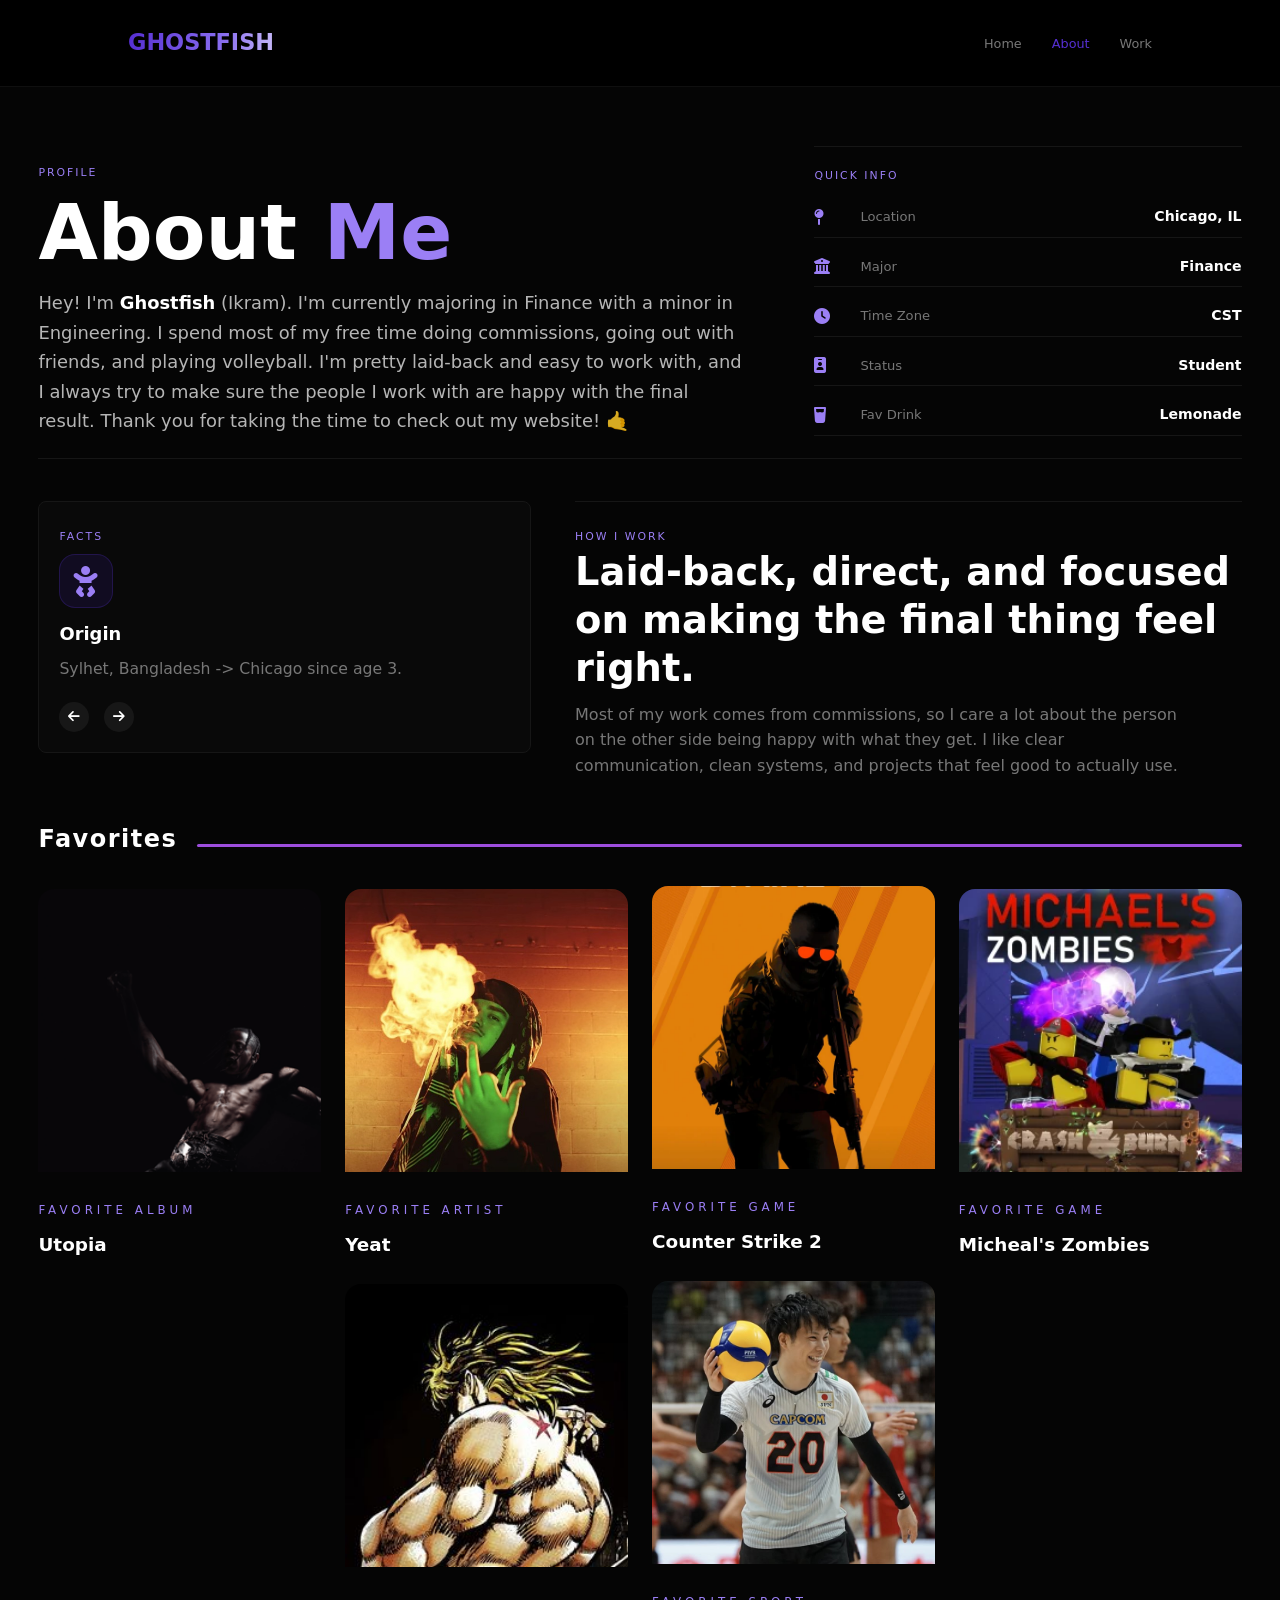
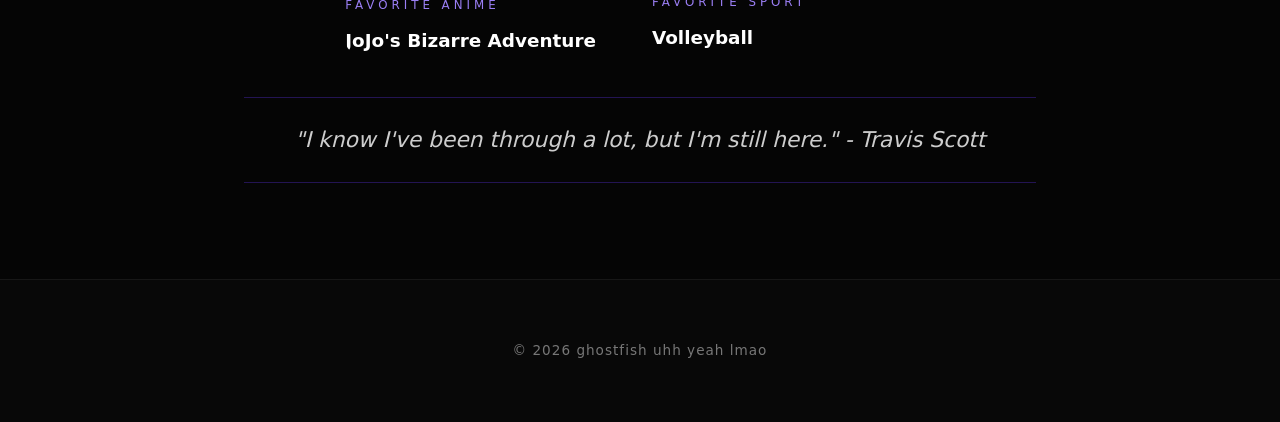
==== commit e43f0f48: "Update portfolio pages" ====
--- a/about.html
+++ b/about.html
@@ -35,6 +35,289 @@
         href="https://cdnjs.cloudflare.com/ajax/libs/font-awesome/6.5.1/css/all.min.css">
 
     <link rel="stylesheet" href="css/styles.css">
+    <style>
+        #about {
+            width: min(94vw, 1480px);
+            margin: 0 auto;
+            padding: 118px 0 56px;
+        }
+
+        .about-page {
+            display: flex;
+            flex-direction: column;
+            gap: 42px;
+        }
+
+        .about-hero {
+            display: grid;
+            grid-template-columns: minmax(0, 1.25fr) minmax(280px, 0.75fr);
+            gap: clamp(32px, 5vw, 72px);
+            align-items: end;
+            padding: 28px 0 22px;
+            border-bottom: 1px solid var(--border-subtle);
+        }
+
+        .about-kicker,
+        .about-card-label,
+        .favorite-kicker {
+            font-family: var(--font-title);
+            color: var(--purple-light);
+            font-size: 0.68rem;
+            letter-spacing: 2px;
+            text-transform: uppercase;
+        }
+
+        .about-title {
+            margin: 12px 0 16px;
+            color: var(--text-bright);
+            font-family: var(--font-title);
+            font-size: clamp(2.4rem, 6vw, 5.6rem);
+            line-height: 1;
+            letter-spacing: 0;
+        }
+
+        .about-title span {
+            color: var(--purple-light);
+        }
+
+        .about-lede {
+            max-width: 780px;
+            color: rgba(216, 216, 216, 0.84);
+            font-size: clamp(1.02rem, 1.4vw, 1.22rem);
+            line-height: 1.65;
+        }
+
+        .about-lede strong {
+            color: var(--text-bright);
+        }
+
+        .about-profile-panel {
+            border-top: 1px solid var(--border-subtle);
+            padding-top: 20px;
+            display: grid;
+            gap: 12px;
+        }
+
+        .quick-info {
+            display: grid;
+            gap: 8px;
+        }
+
+        .quick-info-row {
+            display: grid;
+            grid-template-columns: 34px 1fr auto;
+            gap: 12px;
+            align-items: center;
+            padding: 9px 0;
+            border-bottom: 1px solid var(--border-subtle);
+        }
+
+        .quick-info-row i {
+            color: var(--purple-light);
+            font-size: 1rem;
+        }
+
+        .quick-info-row span {
+            color: var(--muted);
+            font-size: 0.82rem;
+        }
+
+        .quick-info-row strong {
+            color: var(--text-bright);
+            font-size: 0.88rem;
+            text-align: right;
+        }
+
+        .about-facts {
+            display: grid;
+            grid-template-columns: minmax(0, 0.85fr) minmax(0, 1.15fr);
+            gap: clamp(24px, 4vw, 44px);
+            align-items: start;
+        }
+
+        .fact-stage {
+            border: 1px solid var(--border-subtle);
+            border-radius: 8px;
+            padding: 20px;
+            background: rgba(255, 255, 255, 0.015);
+        }
+
+        .fact-stage .fact-slider {
+            min-height: 140px;
+            display: flex;
+            align-items: center;
+        }
+
+        .fact-stage .fact-item {
+            height: auto;
+            text-align: left;
+        }
+
+        .fact-stage .fact-icon {
+            width: 54px;
+            height: 54px;
+            border-radius: 16px;
+            display: inline-flex;
+            align-items: center;
+            justify-content: center;
+            margin-bottom: 12px;
+            color: var(--purple-light);
+            background: rgba(86, 47, 210, 0.12);
+            border: 1px solid rgba(86, 47, 210, 0.24);
+        }
+
+        .fact-stage h4 {
+            color: var(--text-bright);
+            font-family: var(--font-title);
+            font-size: 1.12rem;
+            letter-spacing: 0;
+            margin-bottom: 8px;
+        }
+
+        .fact-stage p {
+            color: var(--muted);
+            font-size: 0.98rem;
+            line-height: 1.55;
+        }
+
+        .fact-stage .fact-controls {
+            justify-content: flex-start;
+            margin-top: 14px;
+        }
+
+        .about-note {
+            border-top: 1px solid var(--border-subtle);
+            padding-top: 20px;
+        }
+
+        .about-note h3 {
+            color: var(--text-bright);
+            font-family: var(--font-title);
+            font-size: clamp(1.5rem, 3vw, 2.45rem);
+            letter-spacing: 0;
+            line-height: 1.25;
+            margin-bottom: 10px;
+        }
+
+        .about-note p {
+            color: var(--muted);
+            line-height: 1.6;
+            max-width: 620px;
+        }
+
+        .favorites-grid {
+            display: grid;
+            grid-template-columns: repeat(4, minmax(0, 1fr));
+            gap: 24px;
+            margin-top: 30px;
+        }
+
+        .fav-square-card {
+            border-radius: 16px;
+            padding: 0;
+            background: transparent;
+            border: none;
+            box-shadow: none;
+        }
+
+        .fav-square-card:hover {
+            transform: translateY(-5px);
+            box-shadow: none;
+        }
+
+        .fav-square-card:nth-child(5) {
+            grid-column: 2;
+        }
+
+        .fav-square-card:nth-child(6) {
+            grid-column: 3;
+        }
+
+        .fav-square-image {
+            border-radius: 0;
+            box-shadow: none;
+            background: transparent;
+        }
+
+        .fav-square-info {
+            padding-top: 14px;
+        }
+
+        .fav-category {
+            color: var(--purple-light);
+            font-family: var(--font-main);
+            font-size: 0.74rem;
+            font-weight: 500;
+            letter-spacing: 4px;
+            text-transform: uppercase;
+        }
+
+        .fav-name {
+            display: block;
+            margin-top: 6px;
+            color: var(--text-bright);
+            font-size: 1.15rem;
+            font-weight: 700;
+        }
+
+        .closing-quote {
+            max-width: 920px;
+            margin: 0 auto;
+            padding: 24px clamp(22px, 4vw, 54px);
+            border-top: 1px solid rgba(86, 47, 210, 0.38);
+            border-bottom: 1px solid rgba(86, 47, 210, 0.38);
+            color: rgba(255, 255, 255, 0.8);
+            font-size: clamp(1.05rem, 1.7vw, 1.45rem);
+            line-height: 1.65;
+            text-align: center;
+            font-style: italic;
+        }
+
+        @media (max-width: 980px) {
+            .about-hero,
+            .about-facts {
+                grid-template-columns: 1fr;
+            }
+
+            .favorites-grid {
+                grid-template-columns: repeat(2, minmax(0, 1fr));
+            }
+
+            .fav-square-card:nth-child(5),
+            .fav-square-card:nth-child(6) {
+                grid-column: auto;
+            }
+        }
+
+        @media (max-width: 640px) {
+            #about {
+                width: min(100% - 24px, 1480px);
+                padding-top: 112px;
+            }
+
+            .about-page {
+                gap: 34px;
+            }
+
+            .quick-info-row {
+                grid-template-columns: 28px 1fr;
+            }
+
+            .quick-info-row strong {
+                grid-column: 2;
+                text-align: left;
+            }
+
+            .favorites-grid {
+                grid-template-columns: 1fr;
+            }
+
+            .fav-square-card:nth-child(5),
+            .fav-square-card:nth-child(6) {
+                grid-column: auto;
+            }
+        }
+    </style>
 </head>
 
 <body>
@@ -59,152 +342,149 @@
 
     <main>
         <section id="about">
-            <div class="section-header reveal">
-                <h2 class="section-title">About Me</h2>
-                <div class="line-decorator"></div>
-            </div>
-
-            <div class="about-main-layout">
-                <div class="about-content">
-                    <div class="bio-section reveal">
-                        <p class="bio-intro">Hey! I'm <strong>Ghostfish</strong> (Ikram). I'm currently majoring in Finance with a minor in Engineering. I spend most of my free time doing commissions, going out with friends, and playing volleyball. I'm pretty laid-back and easy to work with, and I always try to make sure the people I work with are happy with the final result. Thank you for taking the time to check out my website! 🤙
-</p>
+            <div class="about-page">
+                <div class="about-hero reveal">
+                    <div>
+                        <span class="about-kicker">Profile</span>
+                        <h1 class="about-title">About <span>Me</span></h1>
+                        <p class="about-lede">Hey! I'm <strong>Ghostfish</strong> (Ikram). I'm currently majoring in Finance with a minor in Engineering. I spend most of my free time doing commissions, going out with friends, and playing volleyball. I'm pretty laid-back and easy to work with, and I always try to make sure the people I work with are happy with the final result. Thank you for taking the time to check out my website! 🤙</p>
+
                     </div>
 
-                    <div class="about-boxes-grid">
-                        <div class="data-card reveal">
-                            <div class="card-header">Facts</div>
-                            <div class="fact-slider">
-                                <div class="fact-item active">
-                                    <span class="fact-icon"><i class="fas fa-baby"></i></span>
-                                    <h4>Origin</h4>
-                                    <p>Sylhet, Bangladesh → Chicago since age 3.</p>
-                                </div>
-
-                                <div class="fact-item">
-                                    <span class="fact-icon"><i class="fas fa-graduation-cap"></i></span>
-                                    <h4>Graduation</h4>
-                                    <p id="graduation-counter">--</p>
-                                </div>
-                            </div>
-
-                            <div class="fact-controls">
-                                <button id="prevFact" aria-label="Previous Fact"><i class="fas fa-arrow-left"></i></button>
-                                <button id="nextFact" aria-label="Next Fact"><i class="fas fa-arrow-right"></i></button>
-                            </div>
-                        </div>
-
-                        <div class="data-card reveal">
-                            <div class="card-header">Info</div>
-                            <div class="spec-list">
-                                <div class="spec-item"><span>Location</span><span>Chicago, IL</span></div>
-                                <div class="spec-item"><span>Major</span><span>Finance</span></div>
-                                <div class="spec-item"><span>Time Zone</span><span>CST</span></div>
-                                <div class="spec-item"><span>Status</span><span>Student</span></div>
-                                <div class="spec-item"><span>Fav Drink</span><span>Lemonade</span></div>
-                            </div>
-                        </div>
+                    <aside class="about-profile-panel" aria-label="Quick information">
+                        <span class="about-card-label">Quick Info</span>
+                        <div class="quick-info">
+                            <div class="quick-info-row"><i class="fas fa-map-pin"></i><span>Location</span><strong>Chicago, IL</strong></div>
+                            <div class="quick-info-row"><i class="fas fa-building-columns"></i><span>Major</span><strong>Finance</strong></div>
+                            <div class="quick-info-row"><i class="fas fa-clock"></i><span>Time Zone</span><strong>CST</strong></div>
+                            <div class="quick-info-row"><i class="fas fa-id-badge"></i><span>Status</span><strong>Student</strong></div>
+                            <div class="quick-info-row"><i class="fas fa-glass-water"></i><span>Fav Drink</span><strong>Lemonade</strong></div>
+                        </div>
+                    </aside>
+                </div>
+
+                <div class="about-facts">
+                    <div class="fact-stage reveal">
+                        <span class="about-card-label">Facts</span>
+                        <div class="fact-slider">
+                            <div class="fact-item active">
+                                <span class="fact-icon"><i class="fas fa-baby"></i></span>
+                                <h4>Origin</h4>
+                                <p>Sylhet, Bangladesh -> Chicago since age 3.</p>
+                            </div>
+
+                            <div class="fact-item">
+                                <span class="fact-icon"><i class="fas fa-graduation-cap"></i></span>
+                                <h4>Graduation</h4>
+                                <p id="graduation-counter">--</p>
+                            </div>
+                        </div>
+
+                        <div class="fact-controls">
+                            <button id="prevFact" aria-label="Previous Fact"><i class="fas fa-arrow-left"></i></button>
+                            <button id="nextFact" aria-label="Next Fact"><i class="fas fa-arrow-right"></i></button>
+                        </div>
+                    </div>
+
+                    <div class="about-note reveal">
+                        <span class="about-card-label">How I Work</span>
+                        <h3>Laid-back, direct, and focused on making the final thing feel right.</h3>
+                        <p>Most of my work comes from commissions, so I care a lot about the person on the other side being happy with what they get. I like clear communication, clean systems, and projects that feel good to actually use.</p>
                     </div>
                 </div>
 
-                <div class="section-header reveal" style="margin-top: 60px;">
-                    <h2 class="section-title">02. Favorites</h2>
-                    <div class="line-decorator"></div>
-                </div>
-
-                <div class="favorites-grid">
-                    
-                    <div class="fav-square-card reveal">
-                        <div class="fav-square-image">
-                            <img src="favorites/favAlbum.png" alt="favAlbum" loading="lazy">
-                            <div class="fav-overlay">
-                                <button class="fav-play-btn" data-audio="assets/audio/favAlbum.mp3">
-
-
-                                    <i class="fas fa-play"></i>
-                                </button>
-                            </div>
-                        </div>
-                        <div class="fav-square-info">
-                            <h3 class="fav-category">Favorite Album</h3>
-                            <span class="fav-name">Utopia</span>
-                        </div>
+                <div>
+                    <div class="section-header reveal">
+                        <h2 class="section-title">Favorites</h2>
+                        <div class="line-decorator"></div>
                     </div>
 
-                    
-                    <div class="fav-square-card reveal">
-                        <div class="fav-square-image">
-                            <img src="favorites/favArtist.jpg" alt="Yeat" loading="lazy">
-                            <div class="fav-overlay">
-                                <button class="fav-play-btn" data-audio="assets/audio/favArtist.mp3">
-                                    <i class="fas fa-play"></i>
-                                </button>
-                            </div>
-                        </div>
-                        <div class="fav-square-info">
-                            <h3 class="fav-category">Favorite Artist</h3>
-                            <span class="fav-name">Yeat</span>
-                        </div>
-                    </div>
-
-                    
-                    <div class="fav-square-card reveal">
-                        <div class="fav-square-image">
-                            <img src="favorites/game-cs2.webp" alt="Counter Strike 2" loading="lazy">
-                        </div>
-                        <div class="fav-square-info">
-                            <h3 class="fav-category">Favorite Game</h3>
-                            <span class="fav-name">Counter Strike 2</span>
-                        </div>
-                    </div>
-
-                    
-                    <div class="fav-square-card reveal">
-                        <div class="fav-square-image">
-                            <img src="favorites/zombies.png" alt="Micheal's Zombies" loading="lazy">
-                        </div>
-                        <div class="fav-square-info">
-                            <h3 class="fav-category">Favorite Game</h3>
-                            <span class="fav-name">Micheal's Zombies</span>
-                        </div>
-                    </div>
-
-                    
-                    <div class="fav-square-card reveal">
-                        <div class="fav-square-image">
-                            <img src="favorites/favAnime.png" alt="JoJo's Bizarre Adventure" loading="lazy">
-                            <div class="fav-overlay">
-                                <button class="fav-play-btn" data-audio="assets/audio/favAnime.mp3">
-                                    <i class="fas fa-play"></i>
-                                </button>
-                            </div>
-                        </div>
-                        <div class="fav-square-info">
-                            <h3 class="fav-category">Favorite Anime</h3>
-                            <span class="fav-name">JoJo's Bizarre Adventure</span>
-                        </div>
-                    </div>
-
-                    
-                    <div class="fav-square-card reveal">
-                        <div class="fav-square-image">
-                            <img src="favorites/favStreamer.png" alt="Stable Ronaldo" loading="lazy">
-                        </div>
-                        <div class="fav-square-info">
-                            <h3 class="fav-category">Favorite Sport</h3>
-                            <span class="fav-name">Volleyball</span>
+                    <div class="favorites-grid">
+                        <div class="fav-square-card reveal">
+                            <div class="fav-square-image">
+                                <img src="favorites/favAlbum.png" alt="Utopia" loading="lazy">
+                                <div class="fav-overlay">
+                                    <button class="fav-play-btn" data-audio="assets/audio/favAlbum.mp3" aria-label="Play Favorite Album audio">
+                                        <i class="fas fa-play"></i>
+                                    </button>
+                                </div>
+                            </div>
+                            <div class="fav-square-info">
+                                <h3 class="fav-category">Favorite Album</h3>
+                                <span class="fav-name">Utopia</span>
+                            </div>
+                        </div>
+
+                        <div class="fav-square-card reveal">
+                            <div class="fav-square-image">
+                                <img src="favorites/favArtist.jpg" alt="Yeat" loading="lazy">
+                                <div class="fav-overlay">
+                                    <button class="fav-play-btn" data-audio="assets/audio/favArtist.mp3" aria-label="Play Favorite Artist audio">
+                                        <i class="fas fa-play"></i>
+                                    </button>
+                                </div>
+                            </div>
+                            <div class="fav-square-info">
+                                <h3 class="fav-category">Favorite Artist</h3>
+                                <span class="fav-name">Yeat</span>
+                            </div>
+                        </div>
+
+                        <div class="fav-square-card reveal">
+                            <div class="fav-square-image">
+                                <img src="favorites/game-cs2.webp" alt="Counter Strike 2" loading="lazy">
+                            </div>
+                            <div class="fav-square-info">
+                                <h3 class="fav-category">Favorite Game</h3>
+                                <span class="fav-name">Counter Strike 2</span>
+                            </div>
+                        </div>
+
+                        <div class="fav-square-card reveal">
+                            <div class="fav-square-image">
+                                <img src="favorites/zombies.png" alt="Micheal's Zombies" loading="lazy">
+                            </div>
+                            <div class="fav-square-info">
+                                <h3 class="fav-category">Favorite Game</h3>
+                                <span class="fav-name">Micheal's Zombies</span>
+                            </div>
+                        </div>
+
+                        <div class="fav-square-card reveal">
+                            <div class="fav-square-image">
+                                <img src="favorites/favAnime.png" alt="JoJo's Bizarre Adventure" loading="lazy">
+                                <div class="fav-overlay">
+                                    <button class="fav-play-btn" data-audio="assets/audio/favAnime.mp3" aria-label="Play Favorite Anime audio">
+                                        <i class="fas fa-play"></i>
+                                    </button>
+                                </div>
+                            </div>
+                            <div class="fav-square-info">
+                                <h3 class="fav-category">Favorite Anime</h3>
+                                <span class="fav-name">JoJo's Bizarre Adventure</span>
+                            </div>
+                        </div>
+
+                        <div class="fav-square-card reveal">
+                            <div class="fav-square-image">
+                                <img src="favorites/favStreamer.png" alt="Volleyball" loading="lazy">
+                            </div>
+                            <div class="fav-square-info">
+                                <h3 class="fav-category">Favorite Sport</h3>
+                                <span class="fav-name">Volleyball</span>
+                            </div>
                         </div>
                     </div>
                 </div>
 
-                <blockquote class="simple-quote reveal" style="margin-top: 60px;">
+                <blockquote class="closing-quote reveal">
                     "I know I've been through a lot, but I'm still here." - Travis Scott
                 </blockquote>
             </div>
         </section>
 
         <footer>
-            <p>&copy; 2025 ghostfish uhh yeah lmao</p>
+            <p>&copy; 2026 ghostfish uhh yeah lmao</p>
         </footer>
     </main>
 
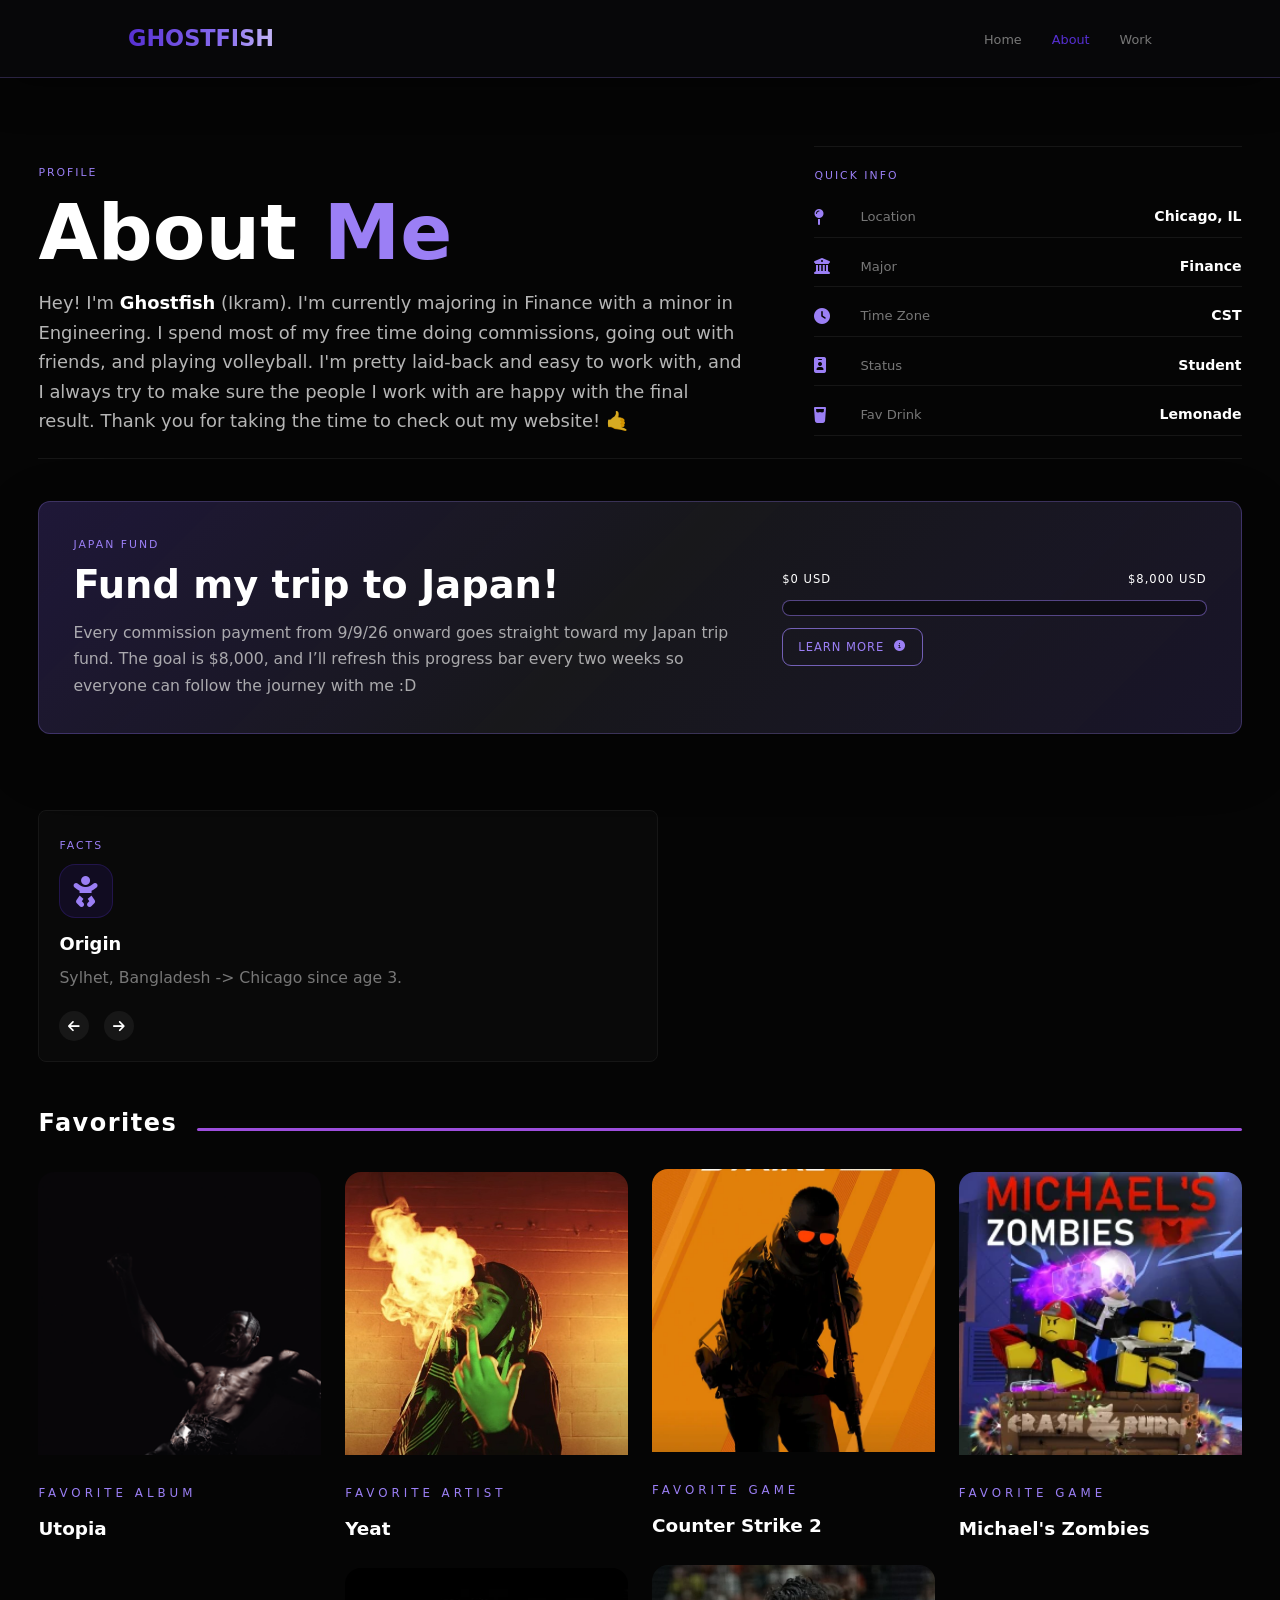
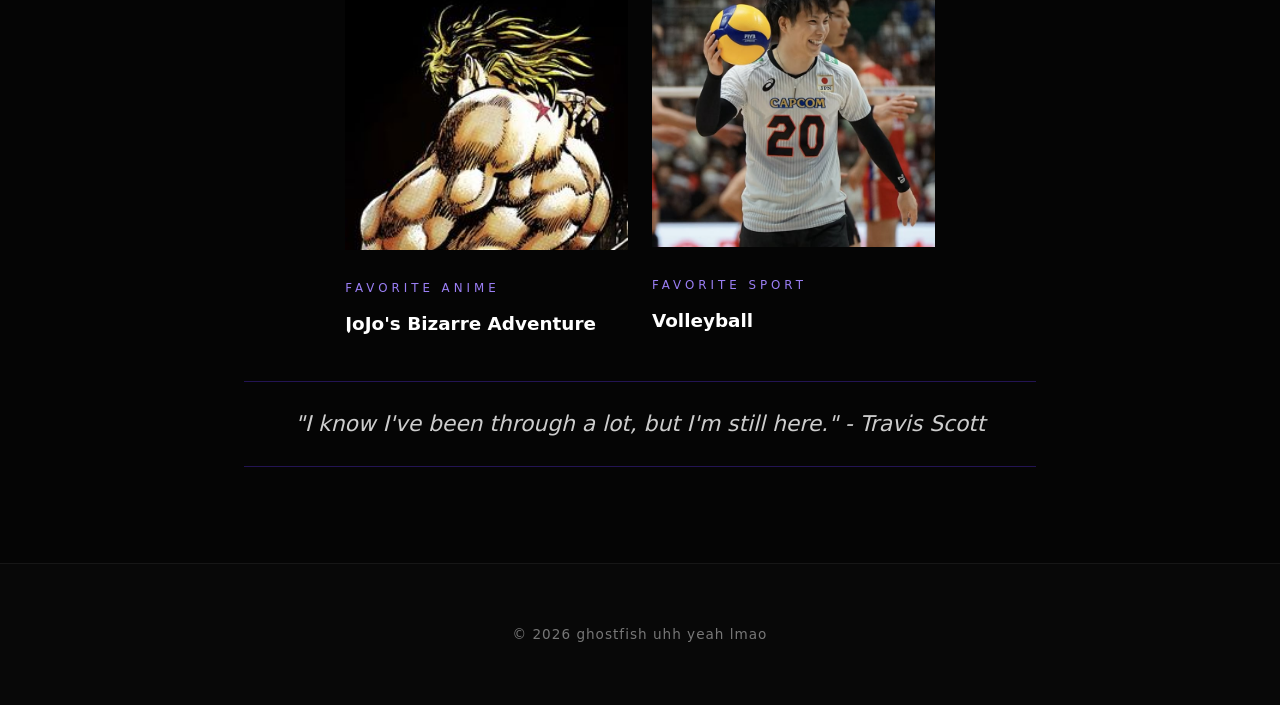
==== commit 59a32ee2: "Japan & Stuff" ====
--- a/about.html
+++ b/about.html
@@ -129,10 +129,7 @@
         }
 
         .about-facts {
-            display: grid;
-            grid-template-columns: minmax(0, 0.85fr) minmax(0, 1.15fr);
-            gap: clamp(24px, 4vw, 44px);
-            align-items: start;
+            max-width: 620px;
         }
 
         .fact-stage {
@@ -185,26 +182,6 @@
             margin-top: 14px;
         }
 
-        .about-note {
-            border-top: 1px solid var(--border-subtle);
-            padding-top: 20px;
-        }
-
-        .about-note h3 {
-            color: var(--text-bright);
-            font-family: var(--font-title);
-            font-size: clamp(1.5rem, 3vw, 2.45rem);
-            letter-spacing: 0;
-            line-height: 1.25;
-            margin-bottom: 10px;
-        }
-
-        .about-note p {
-            color: var(--muted);
-            line-height: 1.6;
-            max-width: 620px;
-        }
-
         .favorites-grid {
             display: grid;
             grid-template-columns: repeat(4, minmax(0, 1fr));
@@ -274,8 +251,7 @@
         }
 
         @media (max-width: 980px) {
-            .about-hero,
-            .about-facts {
+            .about-hero {
                 grid-template-columns: 1fr;
             }
 
@@ -338,6 +314,9 @@
                 <li><a href="work.html" class="nav-link" aria-label="My Work">Work</a></li>
             </ul>
         </nav>
+        <button class="mobile-nav-toggle" type="button" aria-label="Open navigation" aria-expanded="false">
+            <i class="fas fa-bars"></i>
+        </button>
     </header>
 
     <main>
@@ -363,6 +342,26 @@
                     </aside>
                 </div>
 
+                <section class="fundraiser-section reveal" aria-label="Japan trip fundraiser">
+                    <div class="fundraiser-card">
+                        <div>
+                            <span class="fundraiser-eyebrow">Japan Fund</span>
+                            <h2 class="fundraiser-title">Fund my trip to Japan!</h2>
+                            <p class="fundraiser-description">Every commission payment from 9/9/26 onward goes straight toward my Japan trip fund. The goal is $8,000, and I’ll refresh this progress bar every two weeks so everyone can follow the journey with me :D</p>
+                        </div>
+                        <div class="fundraiser-progress-wrap">
+                            <div class="fundraiser-progress-label">
+                                <span>$0 USD</span>
+                                <span>$8,000 USD</span>
+                            </div>
+                            <div class="fundraiser-track" role="progressbar" aria-label="Japan trip funding progress" aria-valuemin="0" aria-valuemax="8000" aria-valuenow="0">
+                                <div class="fundraiser-fill"></div>
+                            </div>
+                            <button class="fundraiser-learn" type="button" data-japan-learn>Learn More <i class="fas fa-circle-info"></i></button>
+                        </div>
+                    </div>
+                </section>
+
                 <div class="about-facts">
                     <div class="fact-stage reveal">
                         <span class="about-card-label">Facts</span>
@@ -386,11 +385,6 @@
                         </div>
                     </div>
 
-                    <div class="about-note reveal">
-                        <span class="about-card-label">How I Work</span>
-                        <h3>Laid-back, direct, and focused on making the final thing feel right.</h3>
-                        <p>Most of my work comes from commissions, so I care a lot about the person on the other side being happy with what they get. I like clear communication, clean systems, and projects that feel good to actually use.</p>
-                    </div>
                 </div>
 
                 <div>
@@ -442,11 +436,11 @@
 
                         <div class="fav-square-card reveal">
                             <div class="fav-square-image">
-                                <img src="favorites/zombies.png" alt="Micheal's Zombies" loading="lazy">
+                                <img src="favorites/zombies.png" alt="Michael's Zombies" loading="lazy">
                             </div>
                             <div class="fav-square-info">
                                 <h3 class="fav-category">Favorite Game</h3>
-                                <span class="fav-name">Micheal's Zombies</span>
+                                <span class="fav-name">Michael's Zombies</span>
                             </div>
                         </div>
 
@@ -488,6 +482,15 @@
         </footer>
     </main>
 
+    <div class="fundraiser-modal" id="fundraiser-modal" aria-hidden="true">
+        <div class="fundraiser-modal-backdrop" data-japan-close></div>
+        <div class="fundraiser-modal-content" role="dialog" aria-modal="true" aria-labelledby="fundraiser-modal-title">
+            <button class="fundraiser-modal-close" type="button" data-japan-close aria-label="Close fundraiser details"><i class="fas fa-times"></i></button>
+            <h2 id="fundraiser-modal-title">Help Make Japan Happen</h2>
+            <p>I’m planning to buy the tickets on August 26, 2028, so every commission from now until then helps move this from a dream into a real trip. Anyone who contributes, even through a small commission, will be invited to a private Discord server where I’ll share the planning, updates, and eventually the journey itself. I’ll also list contributor names here as a thank-you. I really, really want this, and every bit helps. Please and thank you 🙏🙏</p>
+        </div>
+    </div>
+
     <script src="js/script.js"></script>
 </body>
 
--- a/css/styles.css
+++ b/css/styles.css
@@ -58,6 +58,7 @@
 .nav-link:focus,
 .social-icon:focus,
 .project-link:focus,
+.fundraiser-learn:focus,
 .fav-card:focus {
     outline: 2px solid var(--purple);
     outline-offset: 4px;
@@ -112,15 +113,18 @@
 header {
     position: fixed;
     top: 0;
+    left: 0;
     width: 100%;
-    padding: 25px 10%;
+    min-height: 78px;
+    padding: 18px 10%;
     display: flex;
     justify-content: space-between;
     align-items: center;
-    background: var(--overlay-medium);
-    backdrop-filter: blur(12px);
-    z-index: 1000;
-    border-bottom: 1px solid var(--border-ghost);
+    background: rgba(8, 8, 10, 0.96);
+    backdrop-filter: blur(16px);
+    z-index: 5000;
+    border-bottom: 1px solid rgba(155, 127, 245, 0.24);
+    box-shadow: 0 12px 40px rgba(0, 0, 0, 0.36);
 }
 
 .logo.grad-text {
@@ -148,6 +152,20 @@
     gap: 30px;
 }
 
+.mobile-nav-toggle {
+    display: none;
+    width: 42px;
+    height: 42px;
+    align-items: center;
+    justify-content: center;
+    border: 1px solid rgba(155, 127, 245, 0.34);
+    border-radius: 10px;
+    background: rgba(255, 255, 255, 0.04);
+    color: var(--text-bright);
+    cursor: pointer;
+    font-size: 1.05rem;
+}
+
 .nav-link {
     color: var(--muted);
     text-decoration: none;
@@ -160,6 +178,169 @@
 .nav-link:hover,
 .nav-link.active {
     color: var(--purple);
+}
+
+.fundraiser-section {
+    width: min(94vw, 1480px);
+    margin: 0 auto 34px;
+    padding: 0;
+    min-height: 0;
+}
+
+.fundraiser-card {
+    display: grid;
+    grid-template-columns: minmax(0, 1.1fr) minmax(260px, 0.7fr);
+    gap: clamp(20px, 4vw, 42px);
+    align-items: center;
+    border: 1px solid rgba(155, 127, 245, 0.26);
+    border-radius: 12px;
+    background:
+        linear-gradient(135deg, rgba(86, 47, 210, 0.18), rgba(255, 255, 255, 0.025) 48%, rgba(86, 47, 210, 0.1)),
+        var(--dark-card);
+    padding: clamp(22px, 3vw, 34px);
+    box-shadow: 0 20px 60px rgba(0, 0, 0, 0.28);
+}
+
+.fundraiser-eyebrow {
+    display: block;
+    margin-bottom: 10px;
+    color: var(--purple-light);
+    font-family: var(--font-title);
+    font-size: 0.68rem;
+    letter-spacing: 2px;
+    text-transform: uppercase;
+}
+
+.fundraiser-title {
+    margin: 0 0 12px;
+    color: var(--text-bright);
+    font-family: var(--font-title);
+    font-size: clamp(1.35rem, 3vw, 2.45rem);
+    line-height: 1.15;
+    letter-spacing: 0;
+}
+
+.fundraiser-description {
+    max-width: 820px;
+    margin: 0;
+    color: rgba(216, 216, 216, 0.76);
+    font-size: 0.98rem;
+    line-height: 1.7;
+}
+
+.fundraiser-progress-wrap {
+    display: grid;
+    gap: 12px;
+}
+
+.fundraiser-progress-label {
+    display: flex;
+    justify-content: space-between;
+    gap: 16px;
+    color: var(--text-bright);
+    font-family: var(--font-title);
+    font-size: 0.72rem;
+    letter-spacing: 1px;
+}
+
+.fundraiser-track {
+    height: 16px;
+    overflow: hidden;
+    border: 1px solid rgba(155, 127, 245, 0.5);
+    border-radius: 999px;
+    background: rgba(0, 0, 0, 0.42);
+}
+
+.fundraiser-fill {
+    width: 0%;
+    height: 100%;
+    border-radius: inherit;
+    background: linear-gradient(90deg, var(--purple), var(--purple-light));
+}
+
+.fundraiser-learn {
+    width: fit-content;
+    display: inline-flex;
+    align-items: center;
+    gap: 10px;
+    padding: 11px 15px;
+    border: 1px solid rgba(155, 127, 245, 0.7);
+    border-radius: 9px;
+    background: transparent;
+    color: var(--purple-light);
+    cursor: pointer;
+    font-family: var(--font-title);
+    font-size: 0.72rem;
+    letter-spacing: 1px;
+    text-transform: uppercase;
+    transition: all var(--transition-normal);
+}
+
+.fundraiser-learn:hover {
+    background: var(--purple);
+    color: white;
+    transform: translateX(3px);
+}
+
+.fundraiser-modal {
+    position: fixed;
+    inset: 0;
+    z-index: 9998;
+    display: none;
+    align-items: center;
+    justify-content: center;
+    padding: 20px;
+}
+
+.fundraiser-modal.show {
+    display: flex;
+    animation: modalFadeIn 0.25s ease;
+}
+
+.fundraiser-modal-backdrop {
+    position: absolute;
+    inset: 0;
+    background: rgba(0, 0, 0, 0.88);
+    backdrop-filter: blur(14px);
+}
+
+.fundraiser-modal-content {
+    position: relative;
+    z-index: 1;
+    width: min(92vw, 620px);
+    border: 1px solid rgba(155, 127, 245, 0.32);
+    border-radius: 14px;
+    background: var(--dark-card);
+    padding: clamp(26px, 4vw, 42px);
+    box-shadow: 0 34px 90px rgba(0, 0, 0, 0.64);
+}
+
+.fundraiser-modal-content h2 {
+    margin: 0 0 14px;
+    color: var(--text-bright);
+    font-family: var(--font-title);
+    font-size: clamp(1.15rem, 3vw, 1.8rem);
+    line-height: 1.25;
+    letter-spacing: 0;
+}
+
+.fundraiser-modal-content p {
+    margin: 0;
+    color: rgba(216, 216, 216, 0.82);
+    line-height: 1.75;
+}
+
+.fundraiser-modal-close {
+    position: absolute;
+    top: 14px;
+    right: 14px;
+    width: 36px;
+    height: 36px;
+    border: 1px solid var(--border-ghost);
+    border-radius: 50%;
+    background: rgba(255, 255, 255, 0.07);
+    color: var(--text-bright);
+    cursor: pointer;
 }
 
 section {
@@ -1025,16 +1206,56 @@
 }
 
 @media (max-width: 768px) {
+    header {
+        min-height: 70px;
+    }
+
     section {
         padding: 100px 5%;
     }
 
+    .fundraiser-section {
+        width: min(100% - 24px, 1480px);
+    }
+
+    .fundraiser-card {
+        grid-template-columns: 1fr;
+    }
+
     .glitch-text {
         font-size: 2.5rem;
     }
 
     .nav-links {
+        position: absolute;
+        top: calc(100% + 1px);
+        left: 0;
+        right: 0;
         display: none;
+        flex-direction: column;
+        gap: 0;
+        padding: 12px 5% 18px;
+        background: rgba(8, 8, 10, 0.98);
+        border-bottom: 1px solid rgba(155, 127, 245, 0.24);
+        box-shadow: 0 18px 34px rgba(0, 0, 0, 0.42);
+    }
+
+    header.nav-open .nav-links {
+        display: flex;
+    }
+
+    .nav-links li {
+        border-top: 1px solid var(--border-ghost);
+    }
+
+    .nav-link {
+        display: block;
+        padding: 14px 0;
+        font-size: 0.86rem;
+    }
+
+    .mobile-nav-toggle {
+        display: inline-flex;
     }
 
     .modal-body {
@@ -1796,4 +2017,4 @@
 @keyframes scrollLinePulse {
     0%, 100% { opacity: 0.4; transform: scaleY(1); }
     50%       { opacity: 1;   transform: scaleY(1.15); }
-}+}
